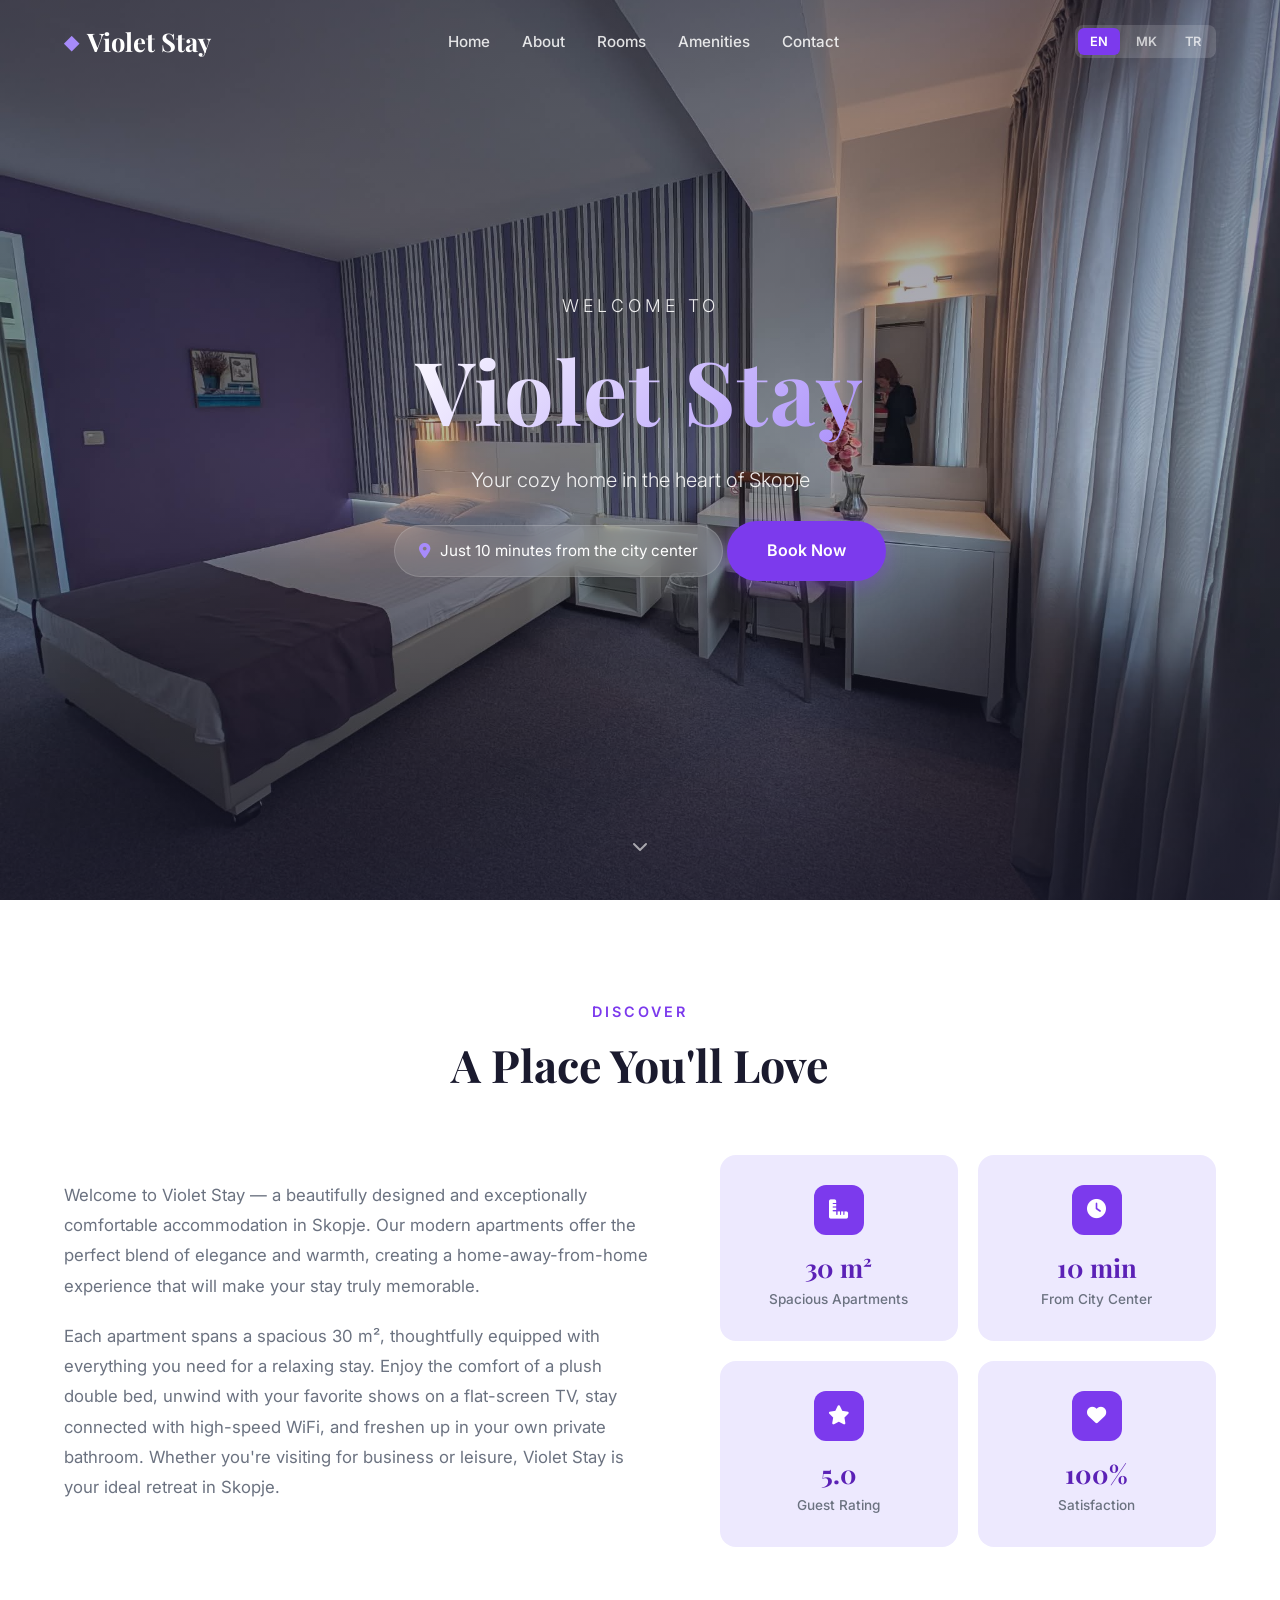
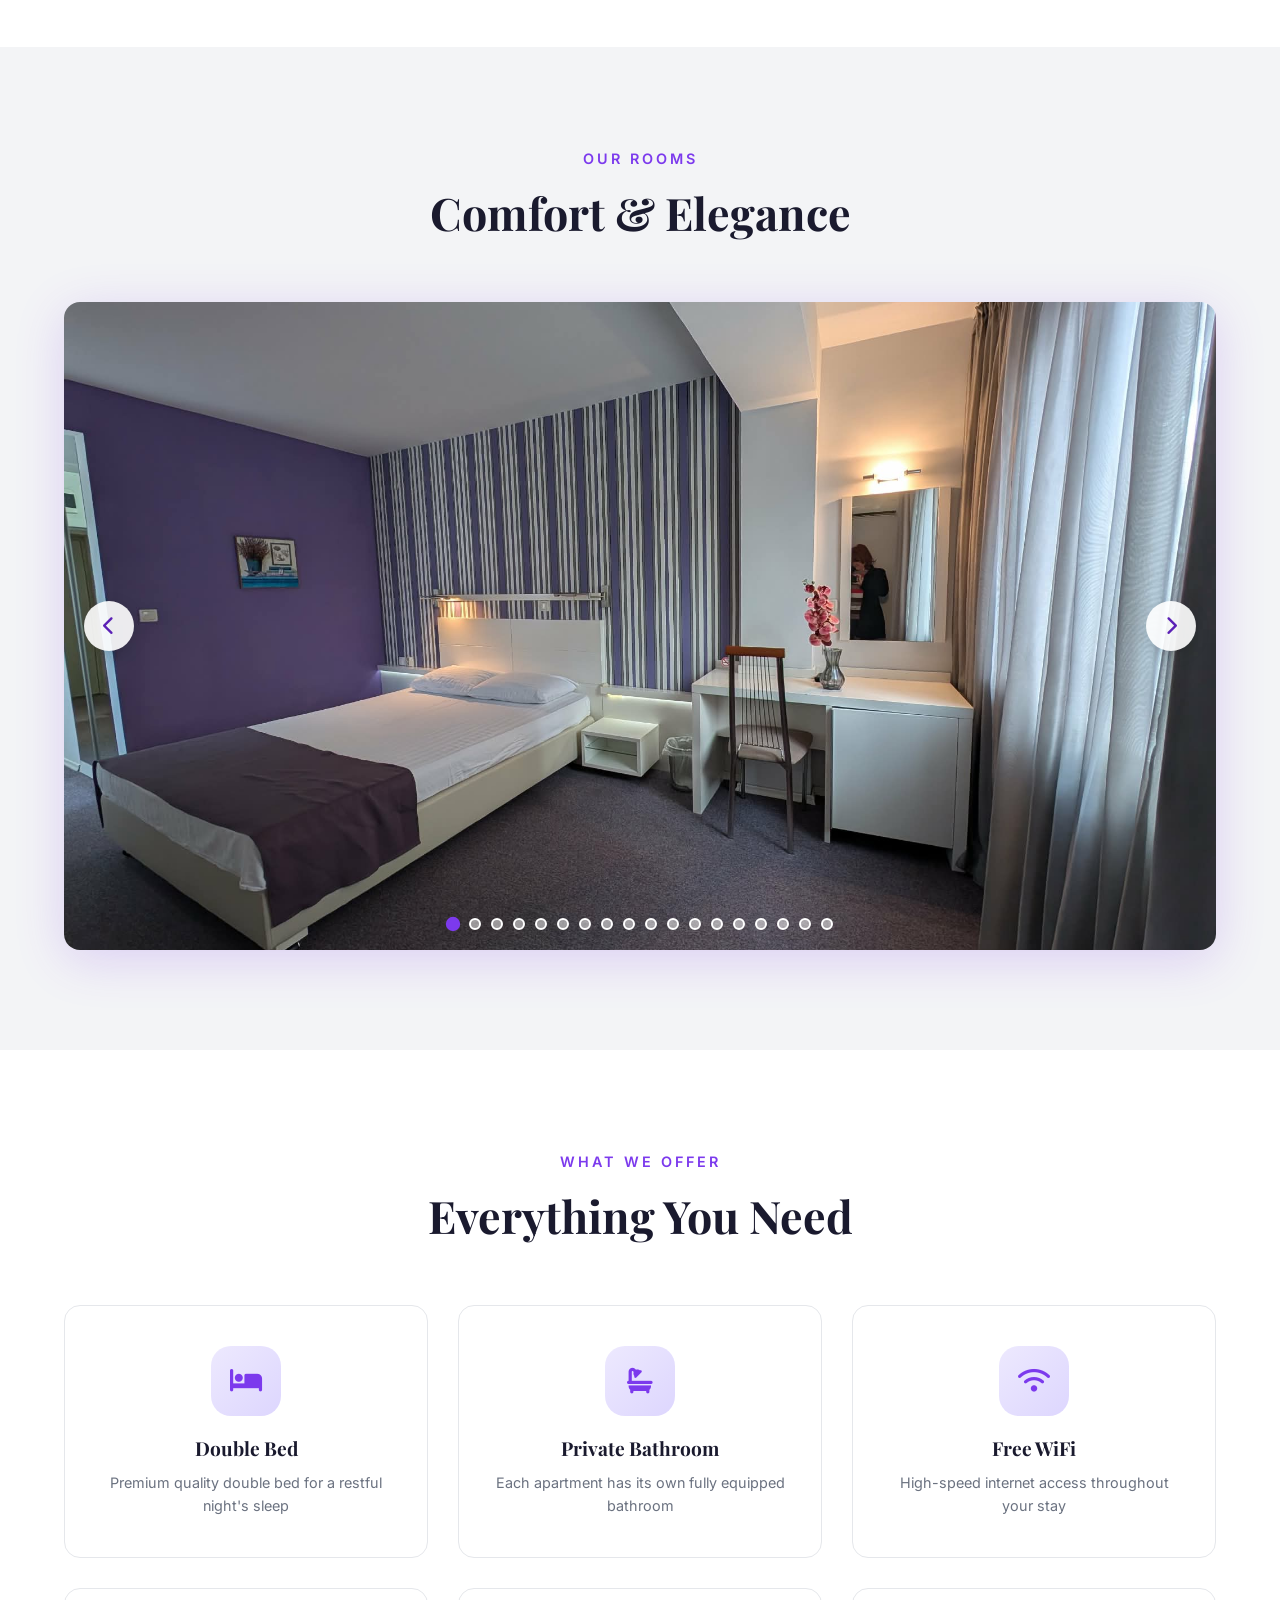
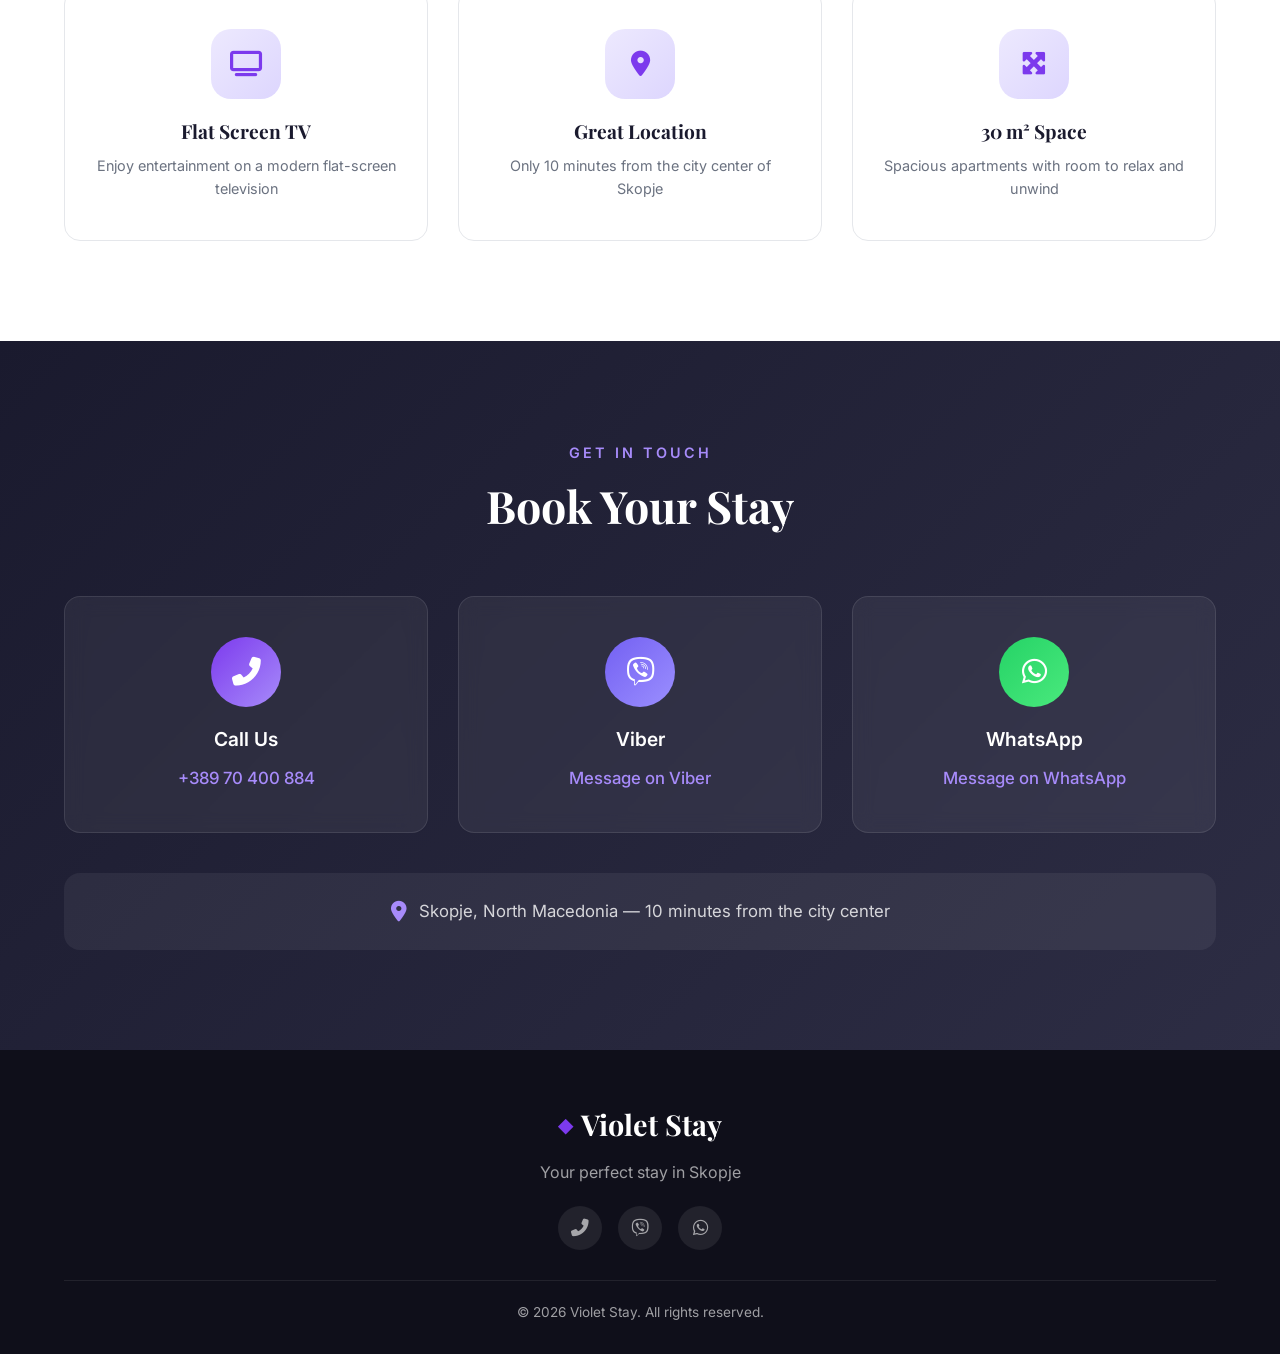
==== index.html @ 3ba4e523 "Initial commit - Violet Stay apartment rental website Multilingual (EN/MK/TR) single-page website wi" ====
<!DOCTYPE html>
<html lang="en">
<head>
    <meta charset="UTF-8">
    <meta name="viewport" content="width=device-width, initial-scale=1.0">
    <title>Violet Stay - Apartments in Skopje</title>
    <link rel="preconnect" href="https://fonts.googleapis.com">
    <link href="https://fonts.googleapis.com/css2?family=Playfair+Display:wght@400;600;700&family=Inter:wght@300;400;500;600&display=swap" rel="stylesheet">
    <link rel="stylesheet" href="https://cdnjs.cloudflare.com/ajax/libs/font-awesome/6.5.0/css/all.min.css">
    <link rel="stylesheet" href="style.css">
</head>
<body>

<!-- Navigation -->
<nav class="navbar" id="navbar">
    <div class="nav-container">
        <a href="#" class="logo">
            <span class="logo-icon">&#9670;</span> Violet Stay
        </a>
        <div class="nav-links" id="navLinks">
            <a href="#home" data-en="Home" data-mk="Дома" data-tr="Ana Sayfa">Home</a>
            <a href="#about" data-en="About" data-mk="За нас" data-tr="Hakkımızda">About</a>
            <a href="#rooms" data-en="Rooms" data-mk="Соби" data-tr="Odalar">Rooms</a>
            <a href="#amenities" data-en="Amenities" data-mk="Погодности" data-tr="Olanaklar">Amenities</a>
            <a href="#contact" data-en="Contact" data-mk="Контакт" data-tr="İletişim">Contact</a>
        </div>
        <div class="nav-right">
            <div class="lang-switcher">
                <button class="lang-btn active" data-lang="en">EN</button>
                <button class="lang-btn" data-lang="mk">MK</button>
                <button class="lang-btn" data-lang="tr">TR</button>
            </div>
            <button class="mobile-toggle" id="mobileToggle">
                <span></span><span></span><span></span>
            </button>
        </div>
    </div>
</nav>

<!-- Hero Section -->
<section class="hero" id="home">
    <div class="hero-slider">
        <div class="hero-slide active" style="background-image: url('images/soba16.jpg')"></div>
        <div class="hero-slide" style="background-image: url('images/soba16_1.jpg')"></div>
        <div class="hero-slide" style="background-image: url('images/832199711.jpg')"></div>
        <div class="hero-slide" style="background-image: url('images/822420117.jpg')"></div>
        <div class="hero-slide" style="background-image: url('images/815843233.jpg')"></div>
    </div>
    <div class="hero-overlay"></div>
    <div class="hero-content">
        <p class="hero-subtitle"
           data-en="Welcome to"
           data-mk="Добредојдовте во"
           data-tr="Hoş geldiniz">Welcome to</p>
        <h1 class="hero-title">Violet Stay</h1>
        <p class="hero-tagline"
           data-en="Your cozy home in the heart of Skopje"
           data-mk="Вашиот удобен дом во срцето на Скопје"
           data-tr="Üsküp'ün kalbinde rahat eviniz">Your cozy home in the heart of Skopje</p>
        <div class="hero-badge">
            <i class="fas fa-map-marker-alt"></i>
            <span data-en="Just 10 minutes from the city center"
                  data-mk="Само 10 минути од центарот на градот"
                  data-tr="Şehir merkezine sadece 10 dakika">Just 10 minutes from the city center</span>
        </div>
        <a href="#contact" class="btn btn-primary"
           data-en="Book Now"
           data-mk="Резервирај"
           data-tr="Şimdi Rezerve Et">Book Now</a>
    </div>
    <div class="scroll-indicator">
        <i class="fas fa-chevron-down"></i>
    </div>
</section>

<!-- About Section -->
<section class="section about" id="about">
    <div class="container">
        <div class="section-header">
            <p class="section-subtitle"
               data-en="Discover"
               data-mk="Откријте"
               data-tr="Keşfedin">Discover</p>
            <h2 class="section-title"
                data-en="A Place You'll Love"
                data-mk="Место кое ќе го засакате"
                data-tr="Seveceğiniz Bir Yer">A Place You'll Love</h2>
        </div>
        <div class="about-grid">
            <div class="about-text">
                <p data-en="Welcome to Violet Stay — a beautifully designed and exceptionally comfortable accommodation in Skopje. Our modern apartments offer the perfect blend of elegance and warmth, creating a home-away-from-home experience that will make your stay truly memorable."
                   data-mk="Добредојдовте во Violet Stay — прекрасно дизајниран и исклучително удобен сместувачки објект во Скопје. Нашите модерни апартмани нудат совршен спој на елеганција и топлина, создавајќи чувство на дом далеку од дома, кое ќе го направи вашиот престој навистина незаборавен."
                   data-tr="Violet Stay'e hoş geldiniz — Üsküp'te güzelce tasarlanmış ve son derece konforlu bir konaklama yeri. Modern dairelerimiz, zarafet ve sıcaklığın mükemmel bir karışımını sunarak, konaklamanızı gerçekten unutulmaz kılacak bir ev-uzaktan-ev deneyimi yaratır.">
                    Welcome to Violet Stay — a beautifully designed and exceptionally comfortable accommodation in Skopje. Our modern apartments offer the perfect blend of elegance and warmth, creating a home-away-from-home experience that will make your stay truly memorable.
                </p>
                <p data-en="Each apartment spans a spacious 30 m², thoughtfully equipped with everything you need for a relaxing stay. Enjoy the comfort of a plush double bed, unwind with your favorite shows on a flat-screen TV, stay connected with high-speed WiFi, and freshen up in your own private bathroom. Whether you're visiting for business or leisure, Violet Stay is your ideal retreat in Skopje."
                   data-mk="Секој апартман зафаќа простран простор од 30 m², внимателно опремен со сè што ви е потребно за релаксирачки престој. Уживајте во удобноста на луксузен брачен кревет, опуштете се со вашите омилени серии на рамен ТВ екран, останете поврзани со брз WiFi и освежете се во вашата приватна бања. Без разлика дали патувате деловно или за одмор, Violet Stay е вашето идеално засолниште во Скопје."
                   data-tr="Her daire, rahat bir konaklama için ihtiyacınız olan her şeyle özenle donatılmış 30 m²'lik geniş bir alana sahiptir. Rahat bir çift kişilik yatağın konforunu yaşayın, düz ekran TV'de favori programlarınızı izleyin, yüksek hızlı WiFi ile bağlantıda kalın ve kendi özel banyonuzda tazelenin. İster iş ister tatil için ziyaret edin, Violet Stay Üsküp'teki ideal sığınağınızdır.">
                    Each apartment spans a spacious 30 m², thoughtfully equipped with everything you need for a relaxing stay. Enjoy the comfort of a plush double bed, unwind with your favorite shows on a flat-screen TV, stay connected with high-speed WiFi, and freshen up in your own private bathroom. Whether you're visiting for business or leisure, Violet Stay is your ideal retreat in Skopje.
                </p>
            </div>
            <div class="about-stats">
                <div class="stat-card">
                    <div class="stat-icon"><i class="fas fa-ruler-combined"></i></div>
                    <h3>30 m²</h3>
                    <p data-en="Spacious Apartments" data-mk="Простrani апартмани" data-tr="Geniş Daireler">Spacious Apartments</p>
                </div>
                <div class="stat-card">
                    <div class="stat-icon"><i class="fas fa-clock"></i></div>
                    <h3>10 min</h3>
                    <p data-en="From City Center" data-mk="Од центарот" data-tr="Şehir Merkezinden">From City Center</p>
                </div>
                <div class="stat-card">
                    <div class="stat-icon"><i class="fas fa-star"></i></div>
                    <h3>5.0</h3>
                    <p data-en="Guest Rating" data-mk="Оцена на гости" data-tr="Misafir Puanı">Guest Rating</p>
                </div>
                <div class="stat-card">
                    <div class="stat-icon"><i class="fas fa-heart"></i></div>
                    <h3>100%</h3>
                    <p data-en="Satisfaction" data-mk="Задоволство" data-tr="Memnuniyet">Satisfaction</p>
                </div>
            </div>
        </div>
    </div>
</section>

<!-- Rooms Gallery Section -->
<section class="section rooms" id="rooms">
    <div class="container">
        <div class="section-header">
            <p class="section-subtitle"
               data-en="Our Rooms"
               data-mk="Наши соби"
               data-tr="Odalarımız">Our Rooms</p>
            <h2 class="section-title"
                data-en="Comfort & Elegance"
                data-mk="Удобност и елеганција"
                data-tr="Konfor ve Zarafet">Comfort & Elegance</h2>
        </div>
        <div class="gallery-carousel">
            <div class="gallery-track" id="galleryTrack">
                <div class="gallery-slide">
                    <img src="images/soba16.jpg" alt="Violet Stay Apartment">
                </div>
                <div class="gallery-slide">
                    <img src="images/soba16_1.jpg" alt="Violet Stay Apartment">
                </div>
                <div class="gallery-slide">
                    <img src="images/soba16_2.jpg" alt="Violet Stay Apartment">
                </div>
                <div class="gallery-slide">
                    <img src="images/soba16_3.jpg" alt="Violet Stay Apartment">
                </div>
                <div class="gallery-slide">
                    <img src="images/soba16_4jpg.jpg" alt="Violet Stay Apartment">
                </div>
                <div class="gallery-slide">
                    <img src="images/soba16_5.jpg" alt="Violet Stay Apartment">
                </div>
                <div class="gallery-slide">
                    <img src="images/815843233.jpg" alt="Violet Stay Apartment">
                </div>
                <div class="gallery-slide">
                    <img src="images/815898443.jpg" alt="Violet Stay Apartment">
                </div>
                <div class="gallery-slide">
                    <img src="images/815898741.jpg" alt="Violet Stay Apartment">
                </div>
                <div class="gallery-slide">
                    <img src="images/821401600.jpg" alt="Violet Stay Apartment">
                </div>
                <div class="gallery-slide">
                    <img src="images/822420117.jpg" alt="Violet Stay Apartment">
                </div>
                <div class="gallery-slide">
                    <img src="images/822420138.jpg" alt="Violet Stay Apartment">
                </div>
                <div class="gallery-slide">
                    <img src="images/822420167.jpg" alt="Violet Stay Apartment">
                </div>
                <div class="gallery-slide">
                    <img src="images/822420182.jpg" alt="Violet Stay Apartment">
                </div>
                <div class="gallery-slide">
                    <img src="images/832199711.jpg" alt="Violet Stay Apartment">
                </div>
                <div class="gallery-slide">
                    <img src="images/832199712.jpg" alt="Violet Stay Apartment">
                </div>
                <div class="gallery-slide">
                    <img src="images/832199722.jpg" alt="Violet Stay Apartment">
                </div>
                <div class="gallery-slide">
                    <img src="images/832199723.jpg" alt="Violet Stay Apartment">
                </div>
            </div>
            <button class="gallery-btn gallery-prev" id="galleryPrev">
                <i class="fas fa-chevron-left"></i>
            </button>
            <button class="gallery-btn gallery-next" id="galleryNext">
                <i class="fas fa-chevron-right"></i>
            </button>
            <div class="gallery-dots" id="galleryDots"></div>
        </div>
    </div>
</section>

<!-- Amenities Section -->
<section class="section amenities" id="amenities">
    <div class="container">
        <div class="section-header">
            <p class="section-subtitle"
               data-en="What We Offer"
               data-mk="Што нудиме"
               data-tr="Neler Sunuyoruz">What We Offer</p>
            <h2 class="section-title"
                data-en="Everything You Need"
                data-mk="Сè што ви треба"
                data-tr="İhtiyacınız Olan Her Şey">Everything You Need</h2>
        </div>
        <div class="amenities-grid">
            <div class="amenity-card">
                <div class="amenity-icon"><i class="fas fa-bed"></i></div>
                <h3 data-en="Double Bed" data-mk="Брачен кревет" data-tr="Çift Kişilik Yatak">Double Bed</h3>
                <p data-en="Premium quality double bed for a restful night's sleep"
                   data-mk="Квалитетен брачен кревет за мирен ноќен одмор"
                   data-tr="Huzurlu bir gece uykusu için kaliteli çift kişilik yatak">Premium quality double bed for a restful night's sleep</p>
            </div>
            <div class="amenity-card">
                <div class="amenity-icon"><i class="fas fa-bath"></i></div>
                <h3 data-en="Private Bathroom" data-mk="Приватна бања" data-tr="Özel Banyo">Private Bathroom</h3>
                <p data-en="Each apartment has its own fully equipped bathroom"
                   data-mk="Секој апартман има своја целосно опремена бања"
                   data-tr="Her dairenin kendi tam donanımlı banyosu vardır">Each apartment has its own fully equipped bathroom</p>
            </div>
            <div class="amenity-card">
                <div class="amenity-icon"><i class="fas fa-wifi"></i></div>
                <h3 data-en="Free WiFi" data-mk="Бесплатен WiFi" data-tr="Ücretsiz WiFi">Free WiFi</h3>
                <p data-en="High-speed internet access throughout your stay"
                   data-mk="Брз интернет пристап за време на вашиот престој"
                   data-tr="Konaklamanız boyunca yüksek hızlı internet erişimi">High-speed internet access throughout your stay</p>
            </div>
            <div class="amenity-card">
                <div class="amenity-icon"><i class="fas fa-tv"></i></div>
                <h3 data-en="Flat Screen TV" data-mk="Рамен ТВ екран" data-tr="Düz Ekran TV">Flat Screen TV</h3>
                <p data-en="Enjoy entertainment on a modern flat-screen television"
                   data-mk="Уживајте во забава на модерен рамен ТВ екран"
                   data-tr="Modern düz ekran televizyonda eğlencenin keyfini çıkarın">Enjoy entertainment on a modern flat-screen television</p>
            </div>
            <div class="amenity-card">
                <div class="amenity-icon"><i class="fas fa-map-marker-alt"></i></div>
                <h3 data-en="Great Location" data-mk="Одлична локација" data-tr="Harika Konum">Great Location</h3>
                <p data-en="Only 10 minutes from the city center of Skopje"
                   data-mk="Само 10 минути од центарот на Скопје"
                   data-tr="Üsküp şehir merkezine sadece 10 dakika">Only 10 minutes from the city center of Skopje</p>
            </div>
            <div class="amenity-card">
                <div class="amenity-icon"><i class="fas fa-expand-arrows-alt"></i></div>
                <h3 data-en="30 m² Space" data-mk="30 m² простор" data-tr="30 m² Alan">30 m² Space</h3>
                <p data-en="Spacious apartments with room to relax and unwind"
                   data-mk="Простран апартман со доволно место за релаксација"
                   data-tr="Rahatlamak için geniş daireler">Spacious apartments with room to relax and unwind</p>
            </div>
        </div>
    </div>
</section>

<!-- Contact Section -->
<section class="section contact" id="contact">
    <div class="container">
        <div class="section-header">
            <p class="section-subtitle"
               data-en="Get in Touch"
               data-mk="Контактирајте нè"
               data-tr="İletişime Geçin">Get in Touch</p>
            <h2 class="section-title"
                data-en="Book Your Stay"
                data-mk="Резервирајте го вашиот престој"
                data-tr="Konaklamanızı Rezerve Edin">Book Your Stay</h2>
        </div>
        <div class="contact-grid">
            <div class="contact-card">
                <div class="contact-icon phone-icon">
                    <i class="fas fa-phone-alt"></i>
                </div>
                <h3 data-en="Call Us" data-mk="Јавете се" data-tr="Bizi Arayın">Call Us</h3>
                <a href="tel:+38970400884" class="contact-link">+389 70 400 884</a>
            </div>
            <div class="contact-card">
                <div class="contact-icon viber-icon">
                    <i class="fab fa-viber"></i>
                </div>
                <h3 data-en="Viber" data-mk="Вибер" data-tr="Viber">Viber</h3>
                <a href="viber://chat?number=%2B38970400884" class="contact-link"
                   data-en="Message on Viber"
                   data-mk="Порака на Вибер"
                   data-tr="Viber'dan Mesaj">Message on Viber</a>
            </div>
            <div class="contact-card">
                <div class="contact-icon whatsapp-icon">
                    <i class="fab fa-whatsapp"></i>
                </div>
                <h3 data-en="WhatsApp" data-mk="WhatsApp" data-tr="WhatsApp">WhatsApp</h3>
                <a href="https://wa.me/38970400884" target="_blank" class="contact-link"
                   data-en="Message on WhatsApp"
                   data-mk="Порака на WhatsApp"
                   data-tr="WhatsApp'tan Mesaj">Message on WhatsApp</a>
            </div>
        </div>
        <div class="contact-location">
            <i class="fas fa-map-marker-alt"></i>
            <span data-en="Skopje, North Macedonia — 10 minutes from the city center"
                  data-mk="Скопје, Северна Македонија — 10 минути од центарот на градот"
                  data-tr="Üsküp, Kuzey Makedonya — Şehir merkezine 10 dakika">Skopje, North Macedonia — 10 minutes from the city center</span>
        </div>
    </div>
</section>

<!-- Footer -->
<footer class="footer">
    <div class="container">
        <div class="footer-content">
            <div class="footer-logo">
                <span class="logo-icon">&#9670;</span> Violet Stay
            </div>
            <p data-en="Your perfect stay in Skopje"
               data-mk="Вашиот совршен престој во Скопје"
               data-tr="Üsküp'teki mükemmel konaklamanız">Your perfect stay in Skopje</p>
            <div class="footer-social">
                <a href="tel:+38970400884"><i class="fas fa-phone-alt"></i></a>
                <a href="viber://chat?number=%2B38970400884"><i class="fab fa-viber"></i></a>
                <a href="https://wa.me/38970400884" target="_blank"><i class="fab fa-whatsapp"></i></a>
            </div>
        </div>
        <div class="footer-bottom">
            <p>&copy; 2026 Violet Stay. <span data-en="All rights reserved." data-mk="Сите права задржани." data-tr="Tüm hakları saklıdır.">All rights reserved.</span></p>
        </div>
    </div>
</footer>

<script src="script.js"></script>
</body>
</html>
---- style.css ----
/* ===== Reset & Base ===== */
*, *::before, *::after {
    margin: 0;
    padding: 0;
    box-sizing: border-box;
}

:root {
    --violet: #7C3AED;
    --violet-dark: #5B21B6;
    --violet-light: #A78BFA;
    --violet-pale: #EDE9FE;
    --gold: #D4A853;
    --dark: #1A1A2E;
    --dark-light: #2D2D44;
    --gray: #6B7280;
    --gray-light: #F3F4F6;
    --white: #FFFFFF;
    --shadow: 0 4px 30px rgba(124, 58, 237, 0.12);
    --shadow-lg: 0 10px 50px rgba(124, 58, 237, 0.2);
    --radius: 16px;
    --transition: all 0.3s ease;
}

html {
    scroll-behavior: smooth;
}

body {
    font-family: 'Inter', sans-serif;
    color: var(--dark);
    background: var(--white);
    overflow-x: hidden;
    line-height: 1.7;
}

h1, h2, h3, h4 {
    font-family: 'Playfair Display', serif;
    line-height: 1.3;
}

a {
    text-decoration: none;
    color: inherit;
    transition: var(--transition);
}

img {
    max-width: 100%;
    display: block;
}

.container {
    max-width: 1200px;
    margin: 0 auto;
    padding: 0 24px;
}

/* ===== Navbar ===== */
.navbar {
    position: fixed;
    top: 0;
    left: 0;
    right: 0;
    z-index: 1000;
    padding: 20px 0;
    transition: var(--transition);
    background: transparent;
}

.navbar.scrolled {
    background: rgba(255, 255, 255, 0.97);
    backdrop-filter: blur(20px);
    padding: 12px 0;
    box-shadow: 0 2px 30px rgba(0,0,0,0.08);
}

.nav-container {
    max-width: 1200px;
    margin: 0 auto;
    padding: 0 24px;
    display: flex;
    align-items: center;
    justify-content: space-between;
}

.logo {
    font-family: 'Playfair Display', serif;
    font-size: 1.6rem;
    font-weight: 700;
    color: var(--white);
    display: flex;
    align-items: center;
    gap: 8px;
    transition: var(--transition);
}

.navbar.scrolled .logo {
    color: var(--violet-dark);
}

.logo-icon {
    color: var(--violet-light);
    font-size: 1.2rem;
}

.navbar.scrolled .logo-icon {
    color: var(--violet);
}

.nav-links {
    display: flex;
    gap: 32px;
}

.nav-links a {
    color: rgba(255,255,255,0.85);
    font-size: 0.95rem;
    font-weight: 500;
    position: relative;
    padding: 4px 0;
}

.nav-links a::after {
    content: '';
    position: absolute;
    bottom: 0;
    left: 0;
    width: 0;
    height: 2px;
    background: var(--violet-light);
    transition: var(--transition);
}

.nav-links a:hover::after {
    width: 100%;
}

.navbar.scrolled .nav-links a {
    color: var(--dark);
}

.navbar.scrolled .nav-links a:hover {
    color: var(--violet);
}

.nav-right {
    display: flex;
    align-items: center;
    gap: 16px;
}

.lang-switcher {
    display: flex;
    gap: 4px;
    background: rgba(255,255,255,0.15);
    border-radius: 8px;
    padding: 3px;
}

.navbar.scrolled .lang-switcher {
    background: var(--violet-pale);
}

.lang-btn {
    border: none;
    background: transparent;
    color: rgba(255,255,255,0.7);
    font-size: 0.8rem;
    font-weight: 600;
    padding: 6px 12px;
    border-radius: 6px;
    cursor: pointer;
    transition: var(--transition);
    font-family: 'Inter', sans-serif;
}

.lang-btn.active {
    background: var(--violet);
    color: var(--white);
}

.navbar.scrolled .lang-btn {
    color: var(--gray);
}

.navbar.scrolled .lang-btn.active {
    background: var(--violet);
    color: var(--white);
}

.mobile-toggle {
    display: none;
    flex-direction: column;
    gap: 5px;
    background: none;
    border: none;
    cursor: pointer;
    padding: 4px;
}

.mobile-toggle span {
    width: 24px;
    height: 2px;
    background: var(--white);
    border-radius: 2px;
    transition: var(--transition);
}

.navbar.scrolled .mobile-toggle span {
    background: var(--dark);
}

/* ===== Hero ===== */
.hero {
    position: relative;
    height: 100vh;
    min-height: 700px;
    display: flex;
    align-items: center;
    justify-content: center;
    overflow: hidden;
}

.hero-slider {
    position: absolute;
    inset: 0;
    z-index: 0;
}

.hero-slide {
    position: absolute;
    inset: 0;
    background-size: cover;
    background-position: center;
    opacity: 0;
    transition: opacity 1.5s ease;
    background-color: var(--violet-dark);
}

.hero-slide.active {
    opacity: 1;
}

.hero-overlay {
    position: absolute;
    inset: 0;
    background: linear-gradient(
        to bottom,
        rgba(26, 26, 46, 0.5) 0%,
        rgba(26, 26, 46, 0.3) 50%,
        rgba(26, 26, 46, 0.7) 100%
    );
    z-index: 1;
}

.hero-content {
    position: relative;
    z-index: 2;
    text-align: center;
    color: var(--white);
    padding: 0 24px;
}

.hero-subtitle {
    font-size: 1.1rem;
    font-weight: 300;
    letter-spacing: 4px;
    text-transform: uppercase;
    margin-bottom: 12px;
    opacity: 0.9;
}

.hero-title {
    font-size: clamp(3rem, 8vw, 5.5rem);
    font-weight: 700;
    margin-bottom: 16px;
    letter-spacing: 2px;
    background: linear-gradient(135deg, #FFFFFF 0%, #A78BFA 100%);
    -webkit-background-clip: text;
    -webkit-text-fill-color: transparent;
    background-clip: text;
}

.hero-tagline {
    font-size: 1.25rem;
    font-weight: 300;
    opacity: 0.9;
    margin-bottom: 24px;
    max-width: 500px;
    margin-left: auto;
    margin-right: auto;
}

.hero-badge {
    display: inline-flex;
    align-items: center;
    gap: 10px;
    background: rgba(255,255,255,0.12);
    backdrop-filter: blur(10px);
    padding: 12px 24px;
    border-radius: 50px;
    font-size: 0.95rem;
    margin-bottom: 32px;
    border: 1px solid rgba(255,255,255,0.15);
}

.hero-badge i {
    color: var(--violet-light);
}

.btn {
    display: inline-block;
    padding: 16px 40px;
    border-radius: 50px;
    font-family: 'Inter', sans-serif;
    font-weight: 600;
    font-size: 1rem;
    cursor: pointer;
    transition: var(--transition);
    border: none;
}

.btn-primary {
    background: var(--violet);
    color: var(--white);
    box-shadow: 0 4px 20px rgba(124, 58, 237, 0.4);
}

.btn-primary:hover {
    background: var(--violet-dark);
    transform: translateY(-2px);
    box-shadow: 0 8px 30px rgba(124, 58, 237, 0.5);
}

.scroll-indicator {
    position: absolute;
    bottom: 40px;
    left: 50%;
    transform: translateX(-50%);
    z-index: 2;
    color: var(--white);
    opacity: 0.6;
    animation: bounce 2s infinite;
}

@keyframes bounce {
    0%, 100% { transform: translateX(-50%) translateY(0); }
    50% { transform: translateX(-50%) translateY(10px); }
}

/* ===== Sections ===== */
.section {
    padding: 100px 0;
}

.section-header {
    text-align: center;
    margin-bottom: 60px;
}

.section-subtitle {
    font-size: 0.9rem;
    font-weight: 600;
    color: var(--violet);
    text-transform: uppercase;
    letter-spacing: 3px;
    margin-bottom: 12px;
}

.section-title {
    font-size: clamp(2rem, 4vw, 2.8rem);
    color: var(--dark);
}

/* ===== About ===== */
.about {
    background: var(--white);
}

.about-grid {
    display: grid;
    grid-template-columns: 1.2fr 1fr;
    gap: 60px;
    align-items: center;
}

.about-text p {
    color: var(--gray);
    font-size: 1.05rem;
    margin-bottom: 20px;
    line-height: 1.8;
}

.about-stats {
    display: grid;
    grid-template-columns: 1fr 1fr;
    gap: 20px;
}

.stat-card {
    background: var(--violet-pale);
    padding: 30px 24px;
    border-radius: var(--radius);
    text-align: center;
    transition: var(--transition);
}

.stat-card:hover {
    transform: translateY(-4px);
    box-shadow: var(--shadow);
}

.stat-icon {
    width: 50px;
    height: 50px;
    background: var(--violet);
    border-radius: 12px;
    display: flex;
    align-items: center;
    justify-content: center;
    margin: 0 auto 16px;
    color: var(--white);
    font-size: 1.2rem;
}

.stat-card h3 {
    font-size: 1.6rem;
    color: var(--violet-dark);
    margin-bottom: 4px;
}

.stat-card p {
    font-size: 0.85rem;
    color: var(--gray);
    font-weight: 500;
}

/* ===== Rooms Gallery ===== */
.rooms {
    background: var(--gray-light);
}

.gallery-carousel {
    position: relative;
    overflow: hidden;
    border-radius: var(--radius);
    box-shadow: var(--shadow-lg);
}

.gallery-track {
    display: flex;
    transition: transform 0.5s ease;
}

.gallery-slide {
    min-width: 100%;
    aspect-ratio: 16/9;
    overflow: hidden;
    background: var(--violet-pale);
    display: flex;
    align-items: center;
    justify-content: center;
}

.gallery-slide img {
    width: 100%;
    height: 100%;
    object-fit: cover;
}

.gallery-btn {
    position: absolute;
    top: 50%;
    transform: translateY(-50%);
    width: 50px;
    height: 50px;
    border-radius: 50%;
    border: none;
    background: rgba(255,255,255,0.9);
    color: var(--violet-dark);
    font-size: 1.2rem;
    cursor: pointer;
    transition: var(--transition);
    display: flex;
    align-items: center;
    justify-content: center;
    box-shadow: 0 4px 15px rgba(0,0,0,0.15);
    z-index: 2;
}

.gallery-btn:hover {
    background: var(--violet);
    color: var(--white);
}

.gallery-prev { left: 20px; }
.gallery-next { right: 20px; }

.gallery-dots {
    position: absolute;
    bottom: 20px;
    left: 50%;
    transform: translateX(-50%);
    display: flex;
    gap: 10px;
    z-index: 2;
}

.gallery-dot {
    width: 12px;
    height: 12px;
    border-radius: 50%;
    background: rgba(255,255,255,0.5);
    border: 2px solid var(--white);
    cursor: pointer;
    transition: var(--transition);
}

.gallery-dot.active {
    background: var(--violet);
    border-color: var(--violet);
    transform: scale(1.2);
}

/* ===== Amenities ===== */
.amenities {
    background: var(--white);
}

.amenities-grid {
    display: grid;
    grid-template-columns: repeat(3, 1fr);
    gap: 30px;
}

.amenity-card {
    background: var(--white);
    border: 1px solid #E5E7EB;
    padding: 40px 30px;
    border-radius: var(--radius);
    text-align: center;
    transition: var(--transition);
}

.amenity-card:hover {
    border-color: var(--violet-light);
    transform: translateY(-6px);
    box-shadow: var(--shadow);
}

.amenity-icon {
    width: 70px;
    height: 70px;
    background: linear-gradient(135deg, var(--violet-pale), #DDD6FE);
    border-radius: 20px;
    display: flex;
    align-items: center;
    justify-content: center;
    margin: 0 auto 20px;
    font-size: 1.6rem;
    color: var(--violet);
    transition: var(--transition);
}

.amenity-card:hover .amenity-icon {
    background: var(--violet);
    color: var(--white);
}

.amenity-card h3 {
    font-size: 1.2rem;
    margin-bottom: 10px;
    color: var(--dark);
}

.amenity-card p {
    font-size: 0.9rem;
    color: var(--gray);
    line-height: 1.6;
}

/* ===== Contact ===== */
.contact {
    background: linear-gradient(135deg, var(--dark) 0%, var(--dark-light) 100%);
    color: var(--white);
}

.contact .section-subtitle {
    color: var(--violet-light);
}

.contact .section-title {
    color: var(--white);
}

.contact-grid {
    display: grid;
    grid-template-columns: repeat(3, 1fr);
    gap: 30px;
    margin-bottom: 40px;
}

.contact-card {
    background: rgba(255,255,255,0.06);
    backdrop-filter: blur(10px);
    border: 1px solid rgba(255,255,255,0.1);
    padding: 40px 30px;
    border-radius: var(--radius);
    text-align: center;
    transition: var(--transition);
}

.contact-card:hover {
    background: rgba(255,255,255,0.1);
    transform: translateY(-4px);
}

.contact-icon {
    width: 70px;
    height: 70px;
    border-radius: 50%;
    display: flex;
    align-items: center;
    justify-content: center;
    margin: 0 auto 20px;
    font-size: 1.8rem;
}

.phone-icon {
    background: linear-gradient(135deg, var(--violet), var(--violet-light));
    color: var(--white);
}

.viber-icon {
    background: linear-gradient(135deg, #7360f2, #9B8FFF);
    color: var(--white);
}

.whatsapp-icon {
    background: linear-gradient(135deg, #25D366, #4AE97D);
    color: var(--white);
}

.contact-card h3 {
    font-size: 1.2rem;
    margin-bottom: 12px;
    font-family: 'Inter', sans-serif;
    font-weight: 600;
}

.contact-link {
    color: var(--violet-light);
    font-size: 1.05rem;
    font-weight: 500;
}

.contact-link:hover {
    color: var(--white);
}

.contact-location {
    text-align: center;
    padding: 24px;
    background: rgba(255,255,255,0.06);
    border-radius: var(--radius);
    display: flex;
    align-items: center;
    justify-content: center;
    gap: 12px;
    font-size: 1.05rem;
    color: rgba(255,255,255,0.8);
}

.contact-location i {
    color: var(--violet-light);
    font-size: 1.3rem;
}

/* ===== Footer ===== */
.footer {
    background: #0F0F1A;
    color: rgba(255,255,255,0.6);
    padding: 50px 0 30px;
}

.footer-content {
    text-align: center;
    margin-bottom: 30px;
}

.footer-logo {
    font-family: 'Playfair Display', serif;
    font-size: 1.8rem;
    font-weight: 700;
    color: var(--white);
    margin-bottom: 10px;
    display: flex;
    align-items: center;
    justify-content: center;
    gap: 8px;
}

.footer-logo .logo-icon {
    color: var(--violet);
}

.footer-social {
    display: flex;
    justify-content: center;
    gap: 16px;
    margin-top: 20px;
}

.footer-social a {
    width: 44px;
    height: 44px;
    border-radius: 50%;
    background: rgba(255,255,255,0.08);
    display: flex;
    align-items: center;
    justify-content: center;
    color: rgba(255,255,255,0.6);
    font-size: 1.1rem;
    transition: var(--transition);
}

.footer-social a:hover {
    background: var(--violet);
    color: var(--white);
}

.footer-bottom {
    border-top: 1px solid rgba(255,255,255,0.08);
    padding-top: 20px;
    text-align: center;
    font-size: 0.85rem;
}

/* ===== Responsive ===== */
@media (max-width: 992px) {
    .about-grid {
        grid-template-columns: 1fr;
        gap: 40px;
    }
    .amenities-grid {
        grid-template-columns: repeat(2, 1fr);
    }
    .contact-grid {
        grid-template-columns: repeat(3, 1fr);
    }
}

@media (max-width: 768px) {
    .nav-links {
        position: fixed;
        top: 0;
        right: -100%;
        width: 280px;
        height: 100vh;
        background: var(--dark);
        flex-direction: column;
        padding: 80px 40px;
        gap: 24px;
        transition: right 0.4s ease;
        z-index: 999;
    }
    .nav-links.open {
        right: 0;
    }
    .nav-links a {
        color: rgba(255,255,255,0.85) !important;
        font-size: 1.1rem;
    }
    .mobile-toggle {
        display: flex;
        z-index: 1001;
    }
    .mobile-toggle.open span:nth-child(1) {
        transform: rotate(45deg) translate(5px, 5px);
    }
    .mobile-toggle.open span:nth-child(2) {
        opacity: 0;
    }
    .mobile-toggle.open span:nth-child(3) {
        transform: rotate(-45deg) translate(5px, -5px);
    }
    .amenities-grid {
        grid-template-columns: 1fr;
    }
    .contact-grid {
        grid-template-columns: 1fr;
    }
    .hero-title {
        font-size: 3rem;
    }
    .about-stats {
        grid-template-columns: 1fr 1fr;
    }
    .section {
        padding: 70px 0;
    }
}

@media (max-width: 480px) {
    .hero-badge {
        font-size: 0.85rem;
        padding: 10px 18px;
    }
    .gallery-btn {
        width: 40px;
        height: 40px;
        font-size: 1rem;
    }
    .gallery-prev { left: 10px; }
    .gallery-next { right: 10px; }
}
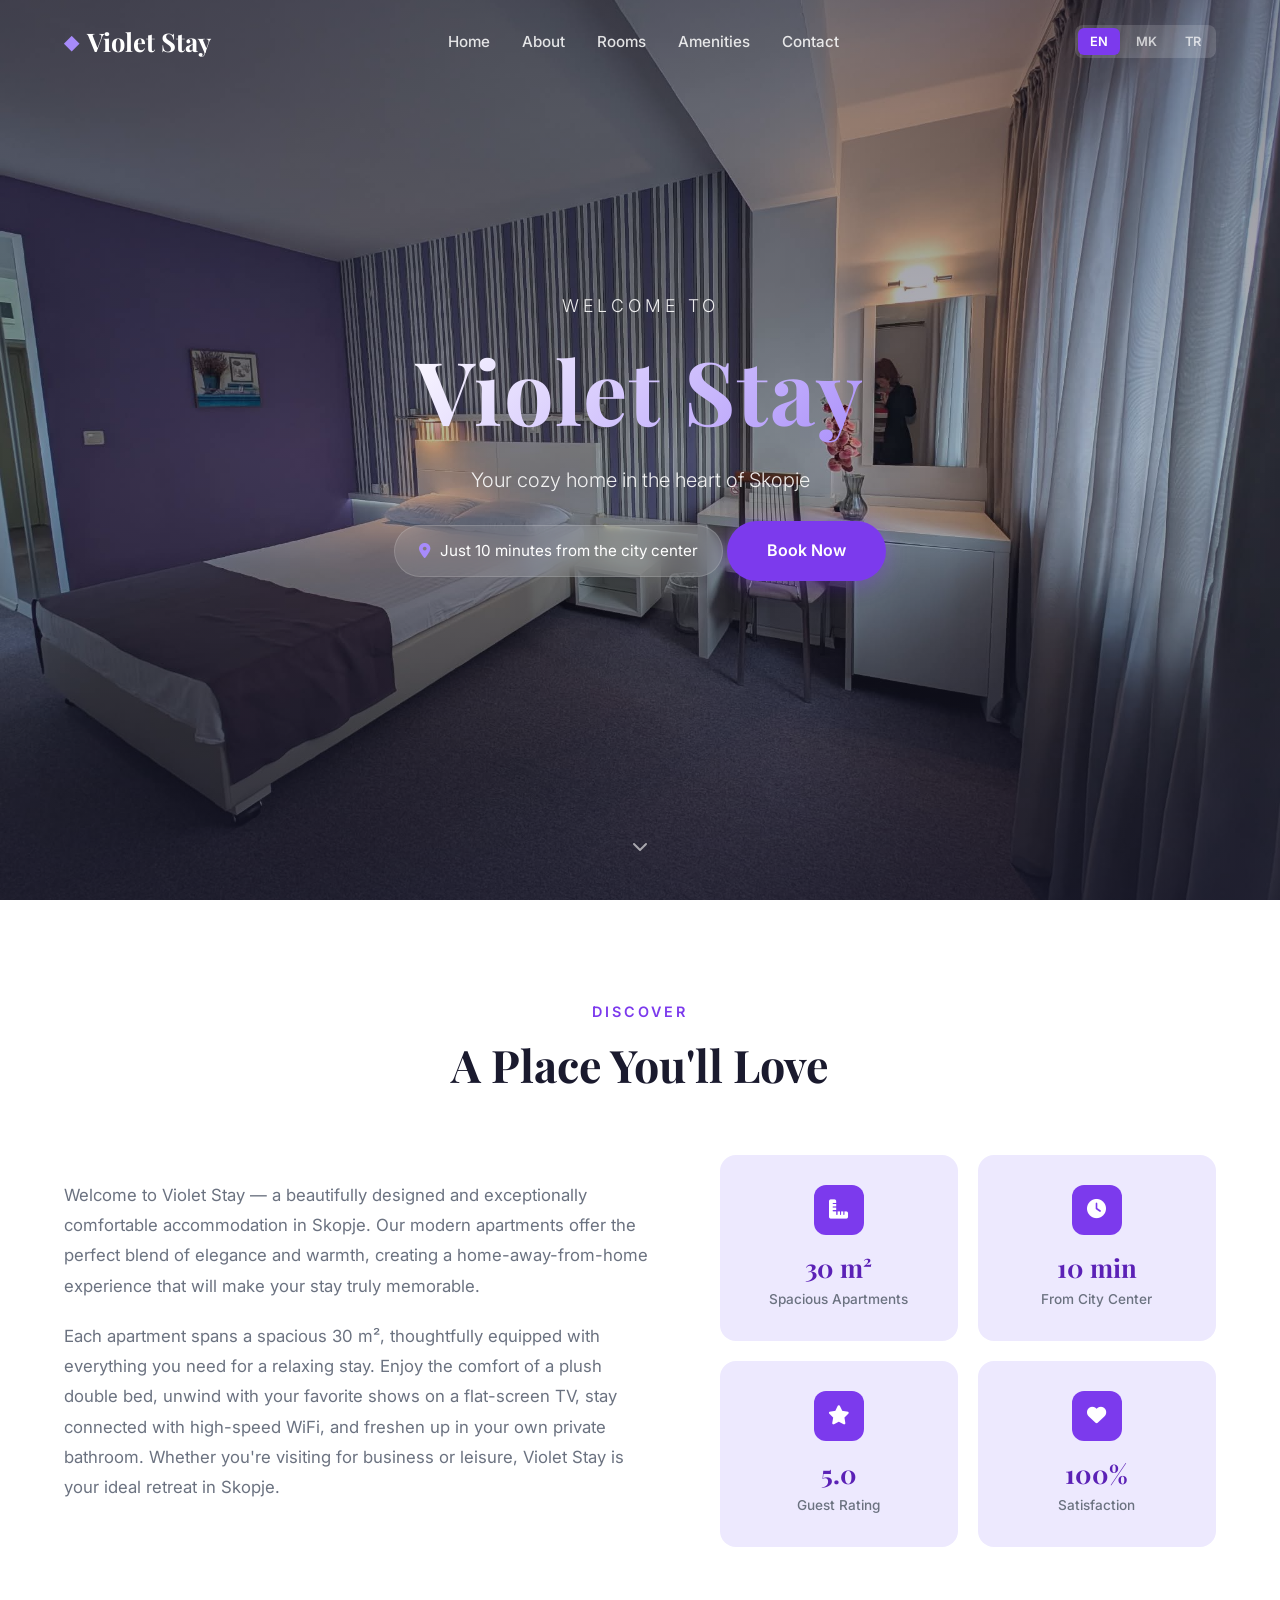
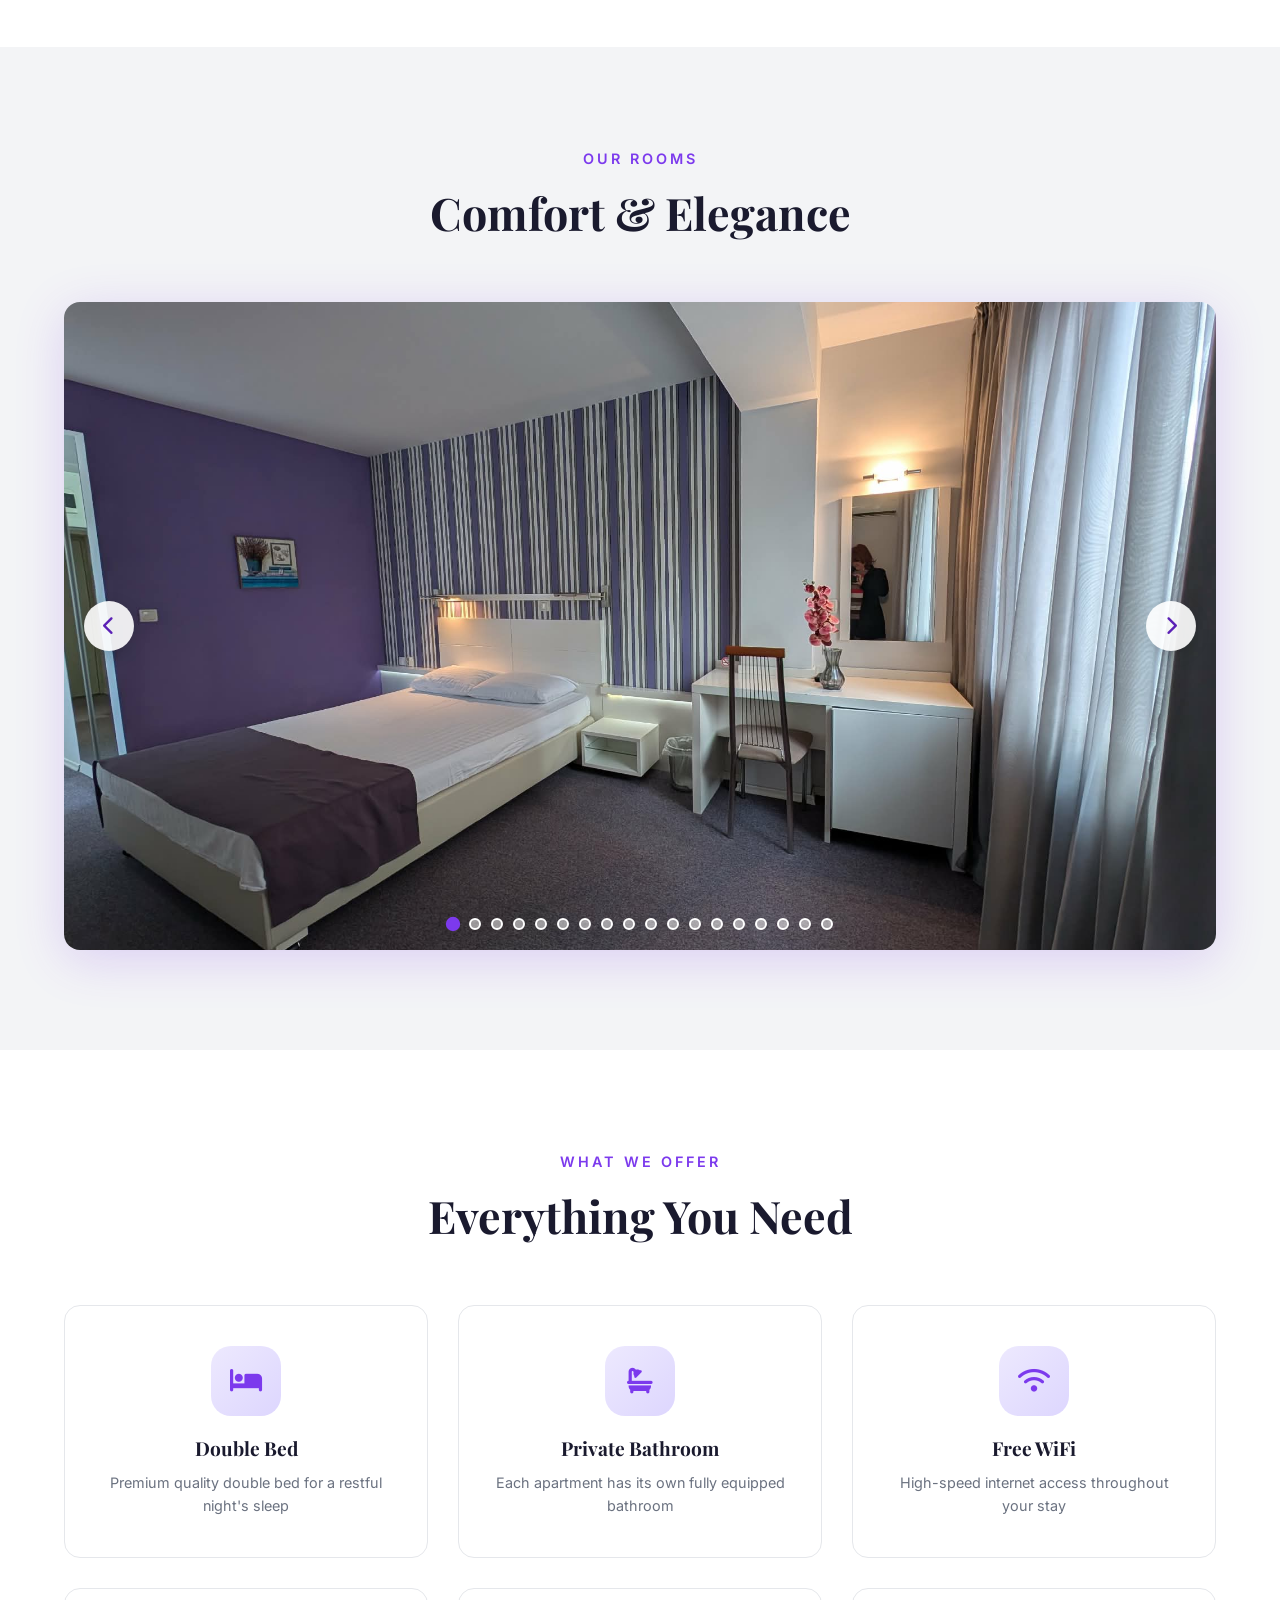
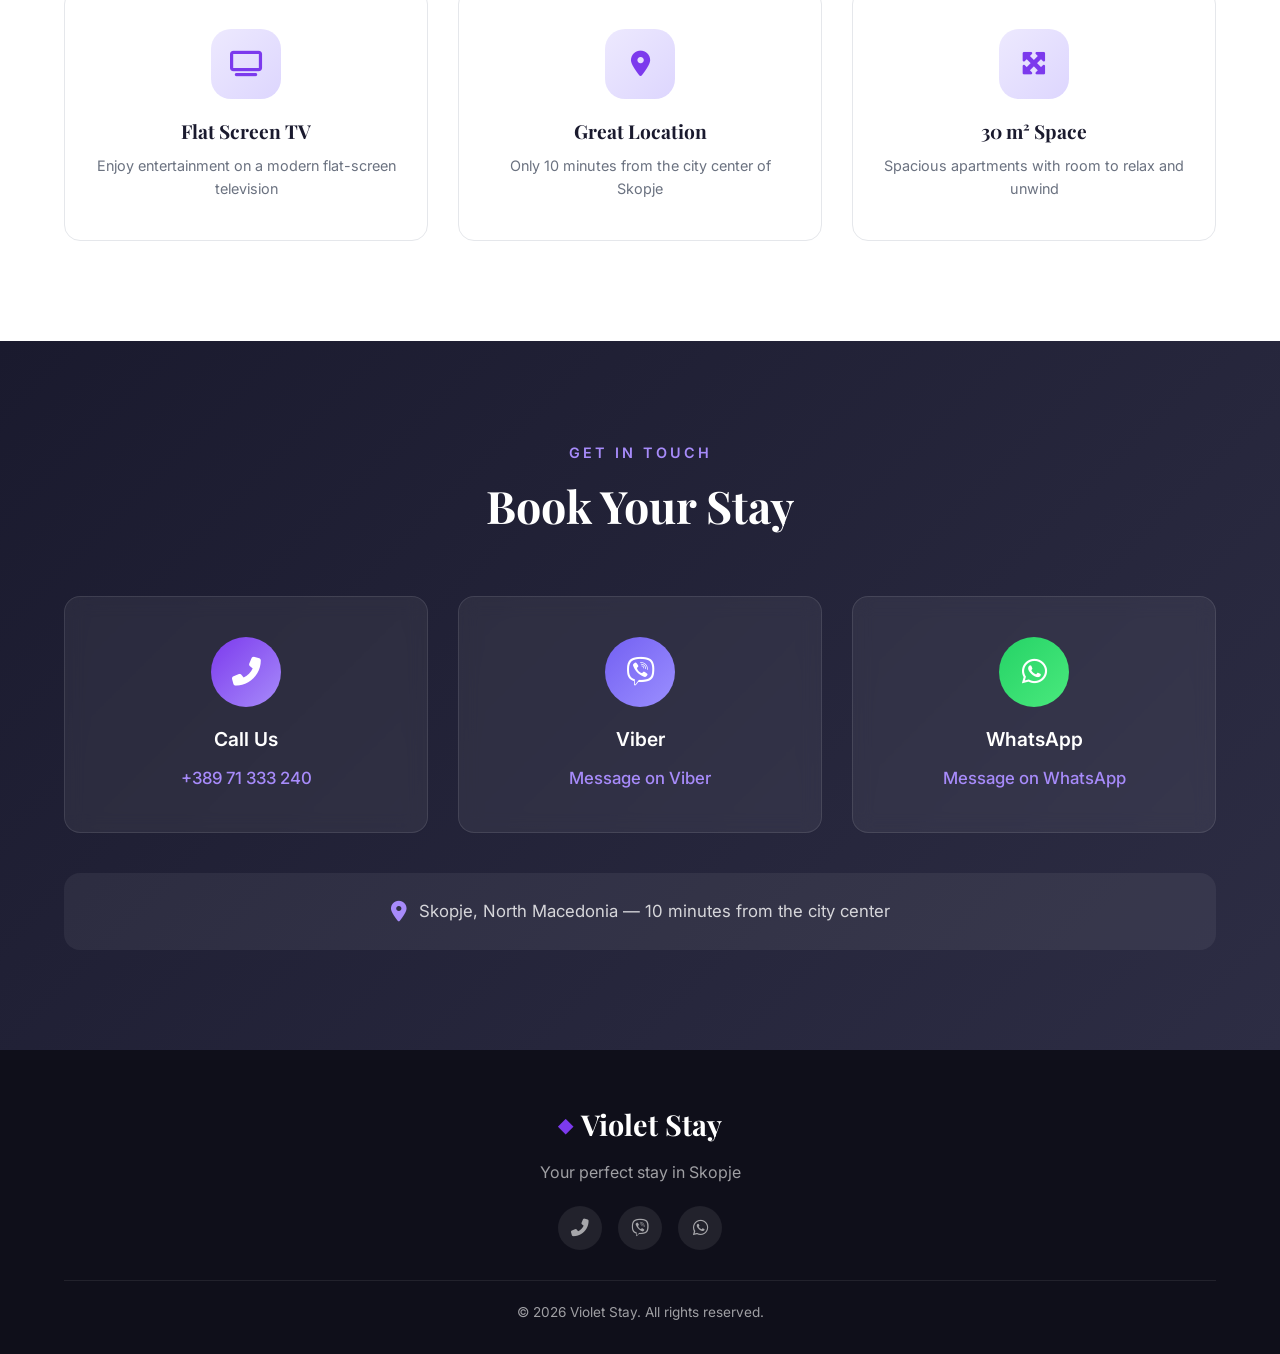
==== commit 4ab9e126: "tel broj tel broj" ====
--- a/index.html
+++ b/index.html
@@ -3,7 +3,57 @@
 <head>
     <meta charset="UTF-8">
     <meta name="viewport" content="width=device-width, initial-scale=1.0">
-    <title>Violet Stay - Apartments in Skopje</title>
+    <title>Violet Stay - Apartments in Skopje | Апартмани во Скопје | Üsküp Daireler</title>
+    <meta name="description" content="Violet Stay - Comfortable apartments in Skopje, 10 min from city center. 30m² with private bathroom, WiFi, TV. Book your stay in Skopje. Апартмани во Скопје, крatok престој. Üsküp'te konforlu daireler.">
+    <meta name="keywords" content="Violet Stay, Skopje, apartments, skopje apartments, stay in skopje, prestoj vo Skopje, kratok prestoj Skopje, апартмани Скопје, апартмани во Скопје, краток престој Скопје, Üsküp daireler, Üsküp konaklama, accommodation Skopje, short stay Skopje">
+    <meta name="author" content="Violet Stay">
+    <meta name="robots" content="index, follow">
+    <link rel="canonical" href="https://violetstay.com/">
+
+    <!-- Open Graph / Facebook -->
+    <meta property="og:type" content="website">
+    <meta property="og:title" content="Violet Stay - Apartments in Skopje">
+    <meta property="og:description" content="Comfortable apartments in Skopje, just 10 minutes from the city center. 30m² with private bathroom, WiFi, TV, double bed.">
+    <meta property="og:url" content="https://violetstay.com/">
+    <meta property="og:image" content="https://violetstay.com/images/soba16.jpg">
+    <meta property="og:locale" content="en_US">
+    <meta property="og:locale:alternate" content="mk_MK">
+    <meta property="og:locale:alternate" content="tr_TR">
+
+    <!-- Twitter -->
+    <meta name="twitter:card" content="summary_large_image">
+    <meta name="twitter:title" content="Violet Stay - Apartments in Skopje">
+    <meta name="twitter:description" content="Comfortable apartments in Skopje, just 10 minutes from the city center. 30m² with private bathroom, WiFi, TV.">
+    <meta name="twitter:image" content="https://violetstay.com/images/soba16.jpg">
+
+    <!-- Structured Data - Local Business -->
+    <script type="application/ld+json">
+    {
+        "@context": "https://schema.org",
+        "@type": "LodgingBusiness",
+        "name": "Violet Stay",
+        "description": "Comfortable apartments in Skopje, 10 minutes from city center. 30m² apartments with private bathroom, WiFi, TV, double bed.",
+        "url": "https://violetstay.com",
+        "telephone": "+38971333240",
+        "address": {
+            "@type": "PostalAddress",
+            "addressLocality": "Skopje",
+            "addressCountry": "MK"
+        },
+        "geo": {
+            "@type": "GeoCoordinates",
+            "latitude": "41.9981",
+            "longitude": "21.4254"
+        },
+        "amenityFeature": [
+            {"@type": "LocationFeatureSpecification", "name": "Free WiFi", "value": true},
+            {"@type": "LocationFeatureSpecification", "name": "TV", "value": true},
+            {"@type": "LocationFeatureSpecification", "name": "Private Bathroom", "value": true}
+        ],
+        "availableLanguage": ["English", "Macedonian", "Turkish"]
+    }
+    </script>
+
     <link rel="preconnect" href="https://fonts.googleapis.com">
     <link href="https://fonts.googleapis.com/css2?family=Playfair+Display:wght@400;600;700&family=Inter:wght@300;400;500;600&display=swap" rel="stylesheet">
     <link rel="stylesheet" href="https://cdnjs.cloudflare.com/ajax/libs/font-awesome/6.5.0/css/all.min.css">
@@ -141,58 +191,58 @@
         <div class="gallery-carousel">
             <div class="gallery-track" id="galleryTrack">
                 <div class="gallery-slide">
-                    <img src="images/soba16.jpg" alt="Violet Stay Apartment">
-                </div>
-                <div class="gallery-slide">
-                    <img src="images/soba16_1.jpg" alt="Violet Stay Apartment">
-                </div>
-                <div class="gallery-slide">
-                    <img src="images/soba16_2.jpg" alt="Violet Stay Apartment">
-                </div>
-                <div class="gallery-slide">
-                    <img src="images/soba16_3.jpg" alt="Violet Stay Apartment">
-                </div>
-                <div class="gallery-slide">
-                    <img src="images/soba16_4jpg.jpg" alt="Violet Stay Apartment">
-                </div>
-                <div class="gallery-slide">
-                    <img src="images/soba16_5.jpg" alt="Violet Stay Apartment">
-                </div>
-                <div class="gallery-slide">
-                    <img src="images/815843233.jpg" alt="Violet Stay Apartment">
-                </div>
-                <div class="gallery-slide">
-                    <img src="images/815898443.jpg" alt="Violet Stay Apartment">
-                </div>
-                <div class="gallery-slide">
-                    <img src="images/815898741.jpg" alt="Violet Stay Apartment">
-                </div>
-                <div class="gallery-slide">
-                    <img src="images/821401600.jpg" alt="Violet Stay Apartment">
-                </div>
-                <div class="gallery-slide">
-                    <img src="images/822420117.jpg" alt="Violet Stay Apartment">
-                </div>
-                <div class="gallery-slide">
-                    <img src="images/822420138.jpg" alt="Violet Stay Apartment">
-                </div>
-                <div class="gallery-slide">
-                    <img src="images/822420167.jpg" alt="Violet Stay Apartment">
-                </div>
-                <div class="gallery-slide">
-                    <img src="images/822420182.jpg" alt="Violet Stay Apartment">
-                </div>
-                <div class="gallery-slide">
-                    <img src="images/832199711.jpg" alt="Violet Stay Apartment">
-                </div>
-                <div class="gallery-slide">
-                    <img src="images/832199712.jpg" alt="Violet Stay Apartment">
-                </div>
-                <div class="gallery-slide">
-                    <img src="images/832199722.jpg" alt="Violet Stay Apartment">
-                </div>
-                <div class="gallery-slide">
-                    <img src="images/832199723.jpg" alt="Violet Stay Apartment">
+                    <img src="images/soba16.jpg" alt="Violet Stay apartment in Skopje - comfortable accommodation">
+                </div>
+                <div class="gallery-slide">
+                    <img src="images/soba16_1.jpg" alt="Violet Stay apartment in Skopje - comfortable accommodation">
+                </div>
+                <div class="gallery-slide">
+                    <img src="images/soba16_2.jpg" alt="Violet Stay apartment in Skopje - comfortable accommodation">
+                </div>
+                <div class="gallery-slide">
+                    <img src="images/soba16_3.jpg" alt="Violet Stay apartment in Skopje - comfortable accommodation">
+                </div>
+                <div class="gallery-slide">
+                    <img src="images/soba16_4jpg.jpg" alt="Violet Stay apartment in Skopje - comfortable accommodation">
+                </div>
+                <div class="gallery-slide">
+                    <img src="images/soba16_5.jpg" alt="Violet Stay apartment in Skopje - comfortable accommodation">
+                </div>
+                <div class="gallery-slide">
+                    <img src="images/815843233.jpg" alt="Violet Stay apartment in Skopje - comfortable accommodation">
+                </div>
+                <div class="gallery-slide">
+                    <img src="images/815898443.jpg" alt="Violet Stay apartment in Skopje - comfortable accommodation">
+                </div>
+                <div class="gallery-slide">
+                    <img src="images/815898741.jpg" alt="Violet Stay apartment in Skopje - comfortable accommodation">
+                </div>
+                <div class="gallery-slide">
+                    <img src="images/821401600.jpg" alt="Violet Stay apartment in Skopje - comfortable accommodation">
+                </div>
+                <div class="gallery-slide">
+                    <img src="images/822420117.jpg" alt="Violet Stay apartment in Skopje - comfortable accommodation">
+                </div>
+                <div class="gallery-slide">
+                    <img src="images/822420138.jpg" alt="Violet Stay apartment in Skopje - comfortable accommodation">
+                </div>
+                <div class="gallery-slide">
+                    <img src="images/822420167.jpg" alt="Violet Stay apartment in Skopje - comfortable accommodation">
+                </div>
+                <div class="gallery-slide">
+                    <img src="images/822420182.jpg" alt="Violet Stay apartment in Skopje - comfortable accommodation">
+                </div>
+                <div class="gallery-slide">
+                    <img src="images/832199711.jpg" alt="Violet Stay apartment in Skopje - comfortable accommodation">
+                </div>
+                <div class="gallery-slide">
+                    <img src="images/832199712.jpg" alt="Violet Stay apartment in Skopje - comfortable accommodation">
+                </div>
+                <div class="gallery-slide">
+                    <img src="images/832199722.jpg" alt="Violet Stay apartment in Skopje - comfortable accommodation">
+                </div>
+                <div class="gallery-slide">
+                    <img src="images/832199723.jpg" alt="Violet Stay apartment in Skopje - comfortable accommodation">
                 </div>
             </div>
             <button class="gallery-btn gallery-prev" id="galleryPrev">
@@ -285,14 +335,14 @@
                     <i class="fas fa-phone-alt"></i>
                 </div>
                 <h3 data-en="Call Us" data-mk="Јавете се" data-tr="Bizi Arayın">Call Us</h3>
-                <a href="tel:+38970400884" class="contact-link">+389 70 400 884</a>
+                <a href="tel:+38971333240" class="contact-link">+389 71 333 240</a>
             </div>
             <div class="contact-card">
                 <div class="contact-icon viber-icon">
                     <i class="fab fa-viber"></i>
                 </div>
                 <h3 data-en="Viber" data-mk="Вибер" data-tr="Viber">Viber</h3>
-                <a href="viber://chat?number=%2B38970400884" class="contact-link"
+                <a href="viber://chat?number=%2B38971333240" class="contact-link"
                    data-en="Message on Viber"
                    data-mk="Порака на Вибер"
                    data-tr="Viber'dan Mesaj">Message on Viber</a>
@@ -302,7 +352,7 @@
                     <i class="fab fa-whatsapp"></i>
                 </div>
                 <h3 data-en="WhatsApp" data-mk="WhatsApp" data-tr="WhatsApp">WhatsApp</h3>
-                <a href="https://wa.me/38970400884" target="_blank" class="contact-link"
+                <a href="https://wa.me/38971333240" target="_blank" class="contact-link"
                    data-en="Message on WhatsApp"
                    data-mk="Порака на WhatsApp"
                    data-tr="WhatsApp'tan Mesaj">Message on WhatsApp</a>
@@ -328,9 +378,9 @@
                data-mk="Вашиот совршен престој во Скопје"
                data-tr="Üsküp'teki mükemmel konaklamanız">Your perfect stay in Skopje</p>
             <div class="footer-social">
-                <a href="tel:+38970400884"><i class="fas fa-phone-alt"></i></a>
-                <a href="viber://chat?number=%2B38970400884"><i class="fab fa-viber"></i></a>
-                <a href="https://wa.me/38970400884" target="_blank"><i class="fab fa-whatsapp"></i></a>
+                <a href="tel:+38971333240"><i class="fas fa-phone-alt"></i></a>
+                <a href="viber://chat?number=%2B38971333240"><i class="fab fa-viber"></i></a>
+                <a href="https://wa.me/38971333240" target="_blank"><i class="fab fa-whatsapp"></i></a>
             </div>
         </div>
         <div class="footer-bottom">
@@ -338,6 +388,14 @@
         </div>
     </div>
 </footer>
+
+<!-- SEO: Multilingual content for search engines -->
+<div class="sr-only" aria-hidden="true">
+    <h2>Violet Stay - Apartments in Skopje</h2>
+    <p>Violet Stay offers comfortable apartments in Skopje, Macedonia. Stay in Skopje in our cozy 30m² apartments with private bathroom, WiFi, TV, and double bed. Just 10 minutes from the city center. Perfect for short stay in Skopje. Book your Skopje apartment today.</p>
+    <p lang="mk">Violet Stay - Апартмани во Скопје. Удобен престој во Скопје, краток престој Скопје. Апартмани од 30м² со сопствена бања, WiFi, ТВ, брачен кревет. На само 10 минути од центарот на градот.</p>
+    <p lang="tr">Violet Stay - Üsküp'te daireler. Üsküp'te konforlu konaklama. Özel banyolu, WiFi, TV ve çift kişilik yataklı 30m² daireler. Şehir merkezine sadece 10 dakika.</p>
+</div>
 
 <script src="script.js"></script>
 </body>
--- a/style.css
+++ b/style.css
@@ -1,3 +1,16 @@
+/* ===== SR Only (SEO) ===== */
+.sr-only {
+    position: absolute;
+    width: 1px;
+    height: 1px;
+    padding: 0;
+    margin: -1px;
+    overflow: hidden;
+    clip: rect(0, 0, 0, 0);
+    white-space: nowrap;
+    border: 0;
+}
+
 /* ===== Reset & Base ===== */
 *, *::before, *::after {
     margin: 0;
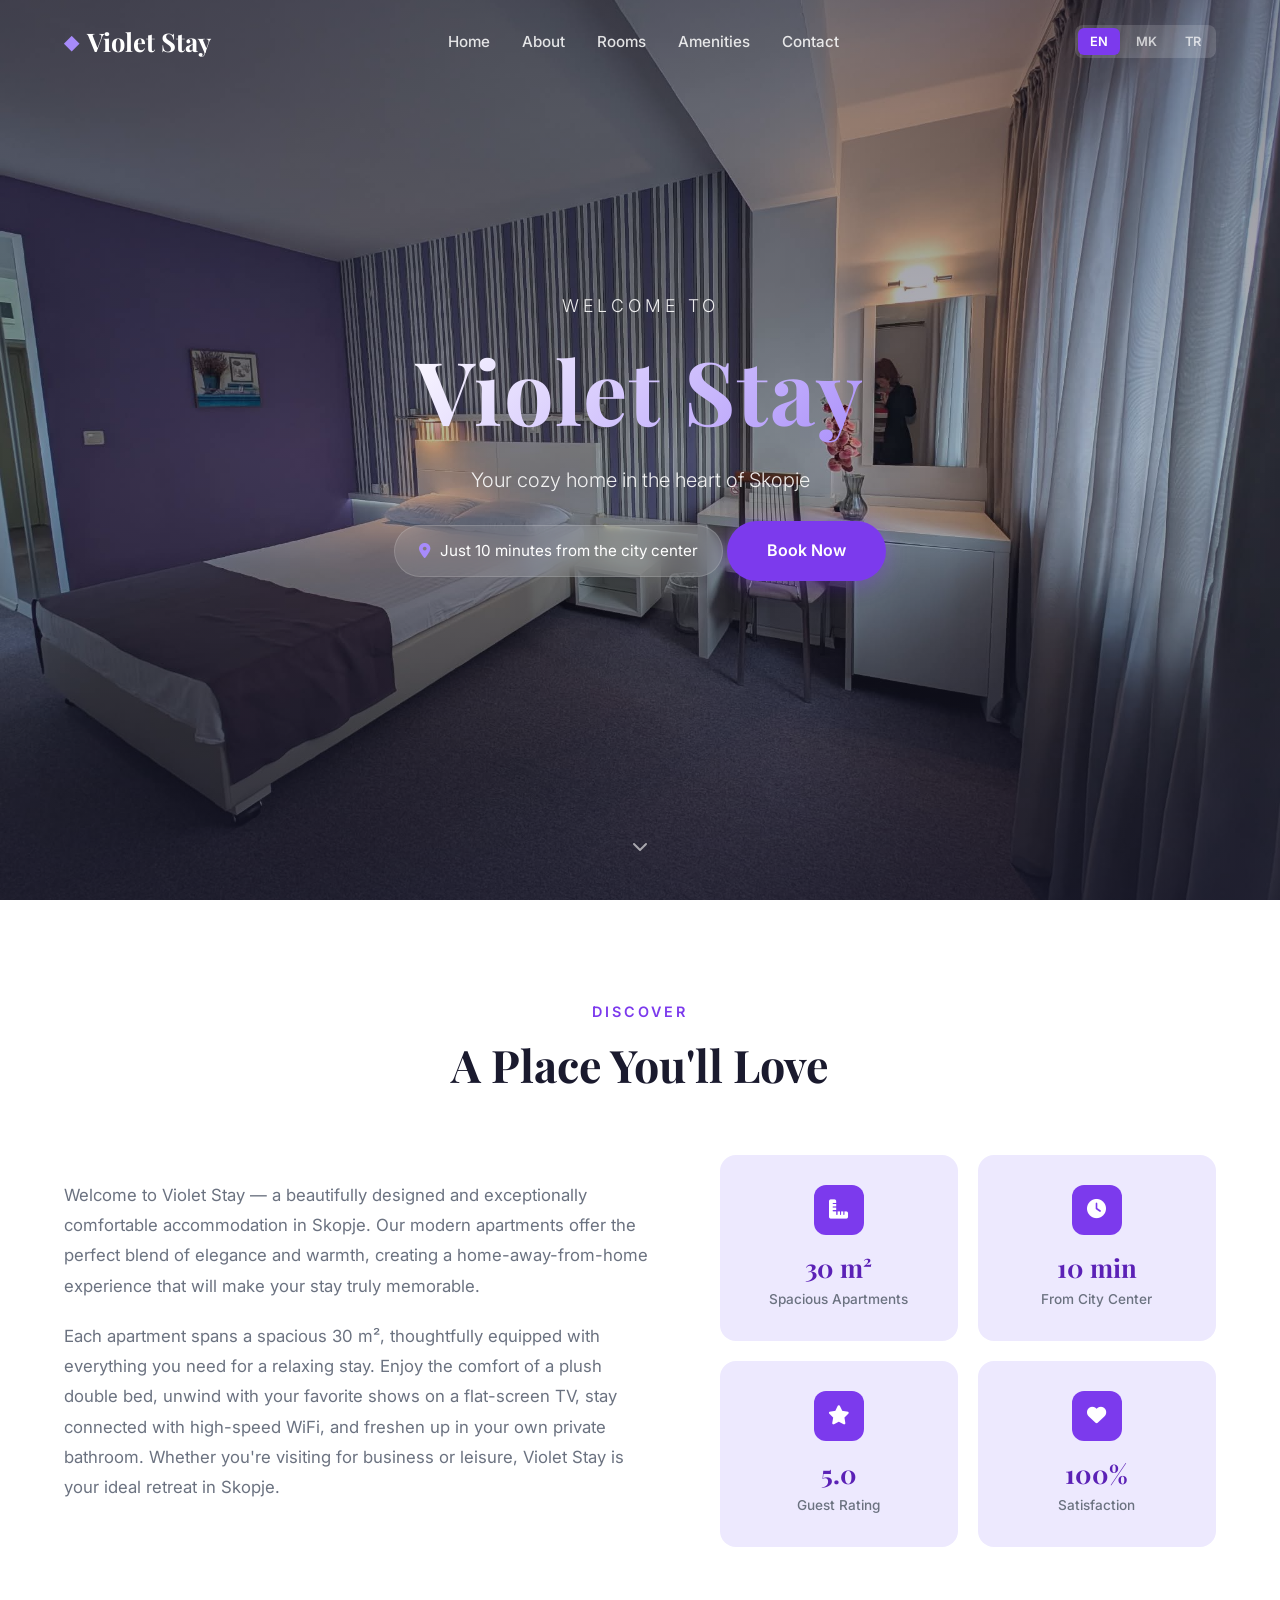
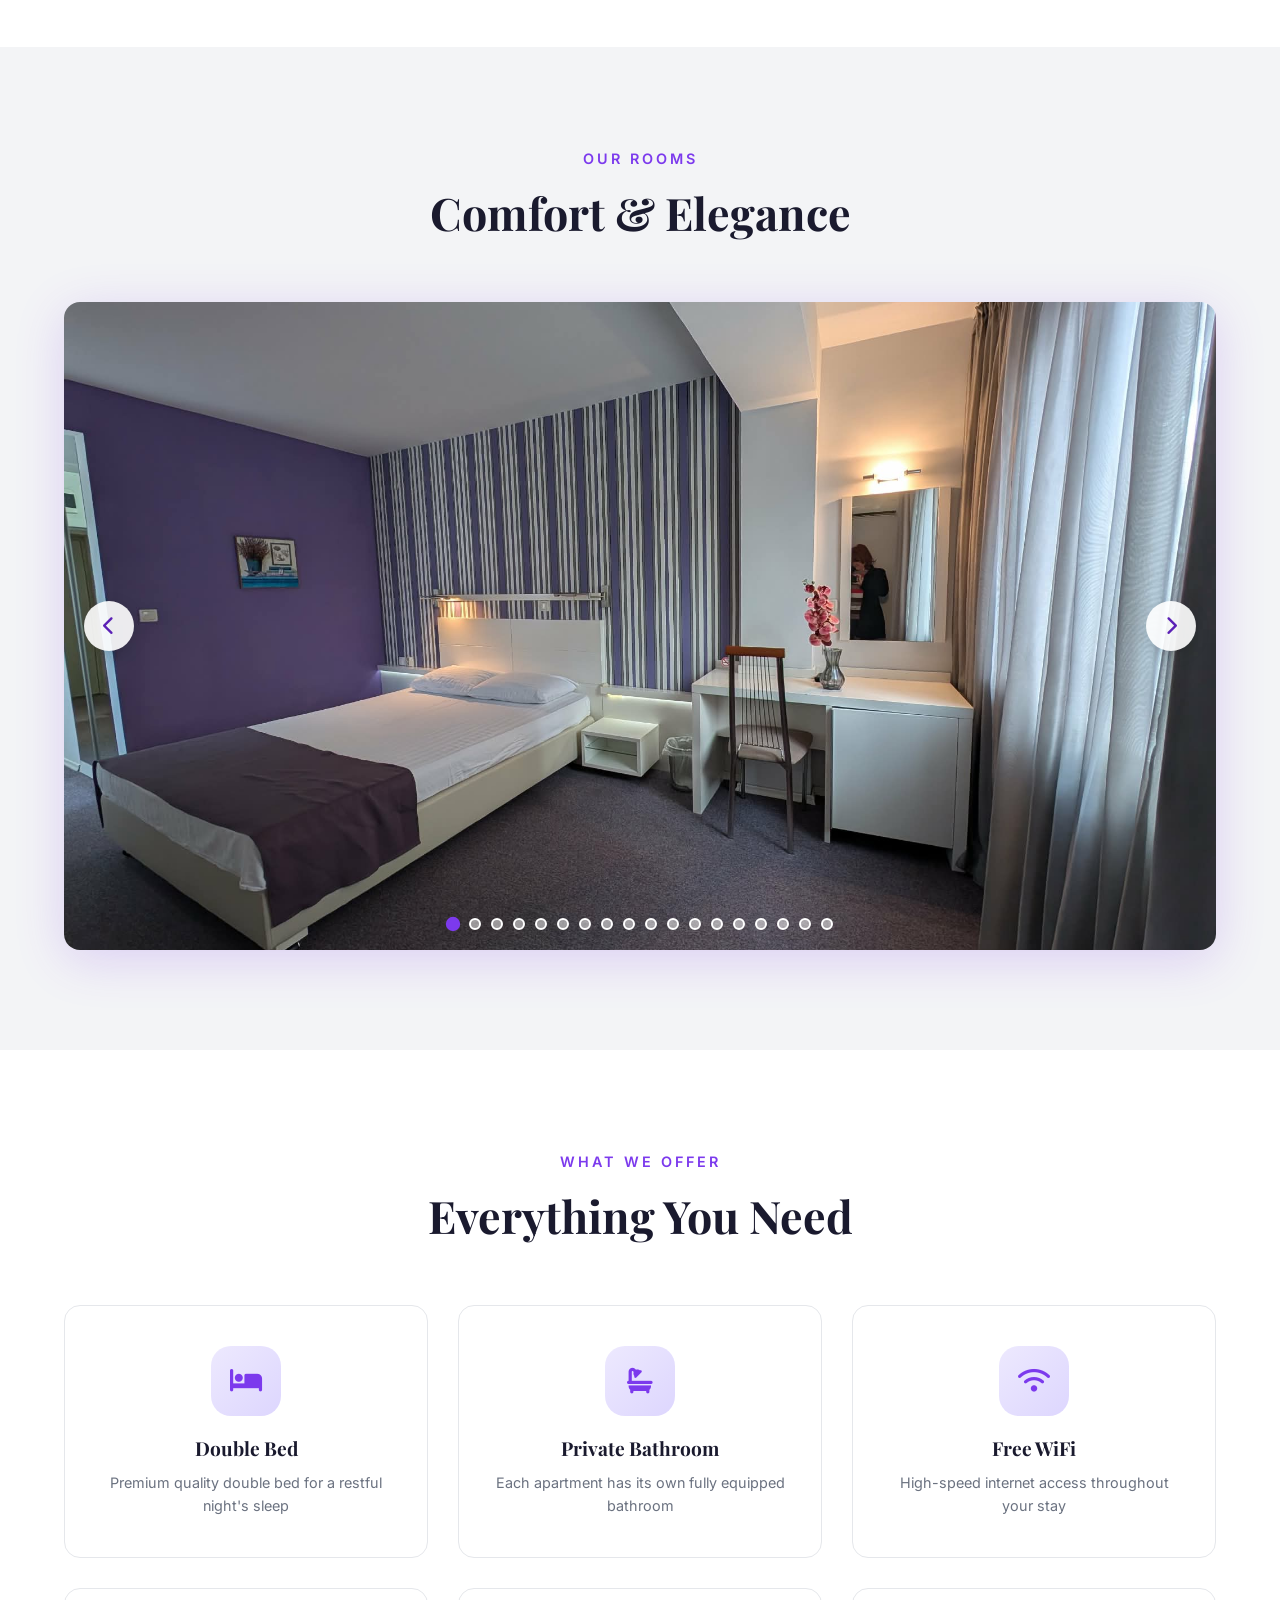
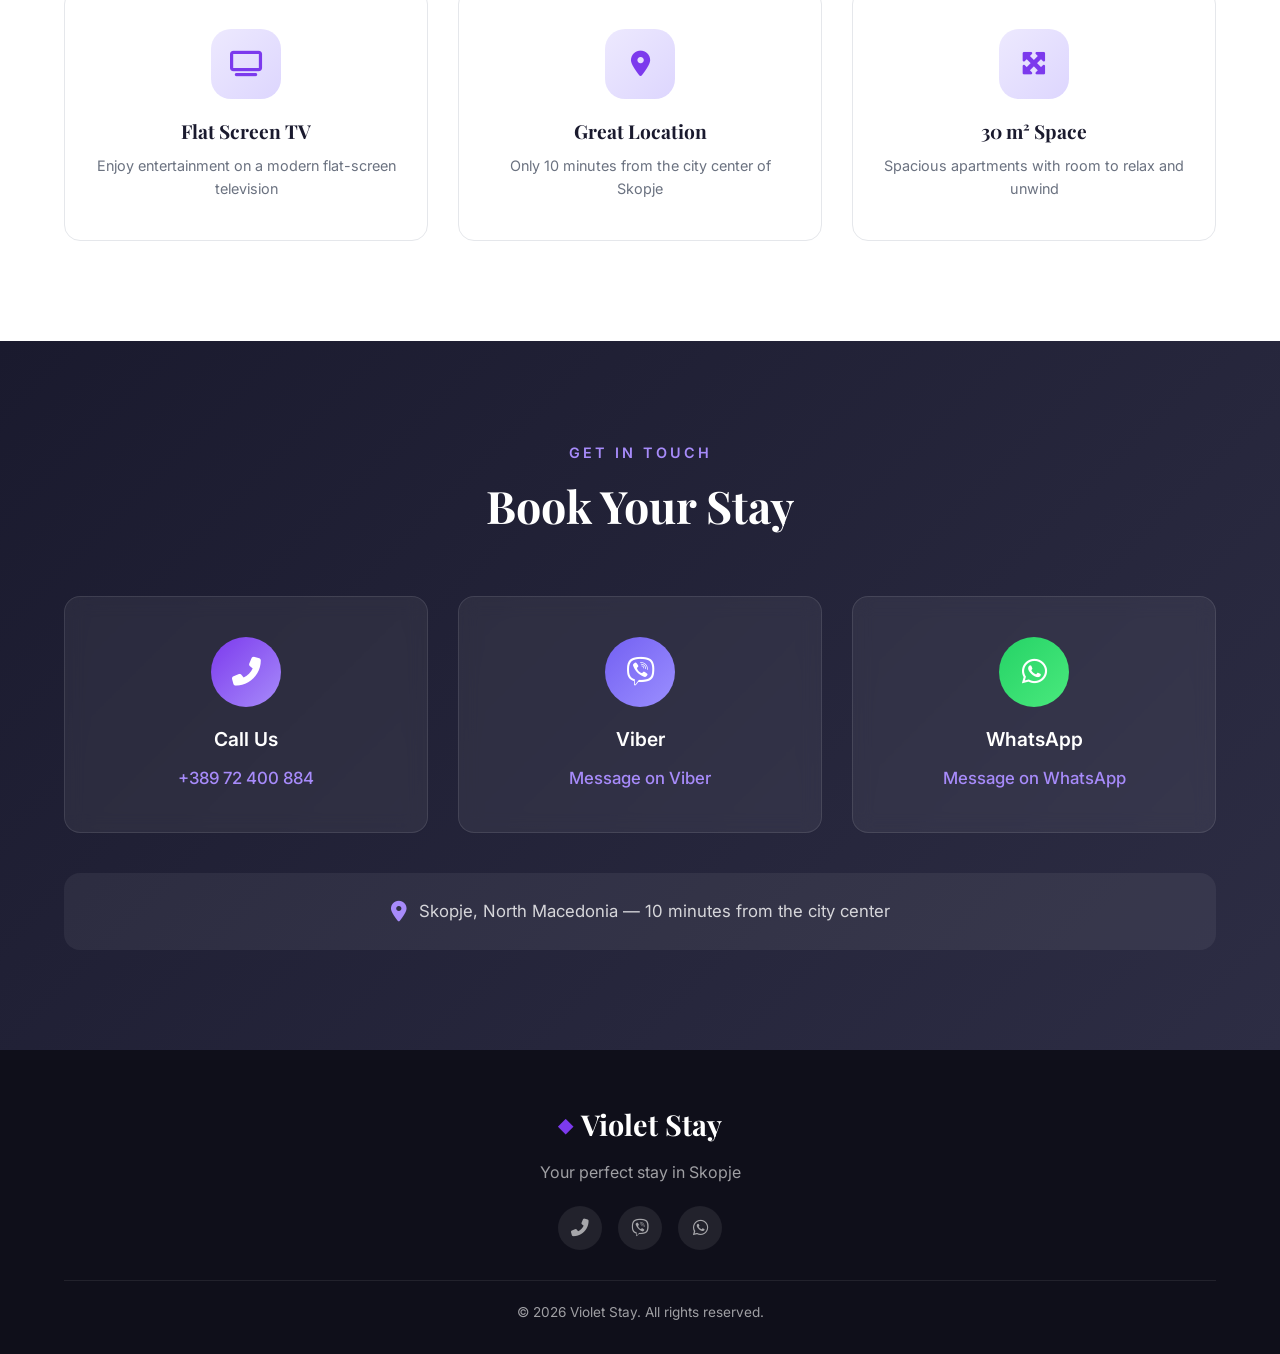
==== commit 578588b4: "Update phone number to +38972400884 Co-Authored-By: Claude Opus 4.6 <noreply@anthropic.com>" ====
--- a/index.html
+++ b/index.html
@@ -34,7 +34,7 @@
         "name": "Violet Stay",
         "description": "Comfortable apartments in Skopje, 10 minutes from city center. 30m² apartments with private bathroom, WiFi, TV, double bed.",
         "url": "https://violetstay.com",
-        "telephone": "+38971333240",
+        "telephone": "+38972400884",
         "address": {
             "@type": "PostalAddress",
             "addressLocality": "Skopje",
@@ -144,7 +144,7 @@
                     Welcome to Violet Stay — a beautifully designed and exceptionally comfortable accommodation in Skopje. Our modern apartments offer the perfect blend of elegance and warmth, creating a home-away-from-home experience that will make your stay truly memorable.
                 </p>
                 <p data-en="Each apartment spans a spacious 30 m², thoughtfully equipped with everything you need for a relaxing stay. Enjoy the comfort of a plush double bed, unwind with your favorite shows on a flat-screen TV, stay connected with high-speed WiFi, and freshen up in your own private bathroom. Whether you're visiting for business or leisure, Violet Stay is your ideal retreat in Skopje."
-                   data-mk="Секој апартман зафаќа простран простор од 30 m², внимателно опремен со сè што ви е потребно за релаксирачки престој. Уживајте во удобноста на луксузен брачен кревет, опуштете се со вашите омилени серии на рамен ТВ екран, останете поврзани со брз WiFi и освежете се во вашата приватна бања. Без разлика дали патувате деловно или за одмор, Violet Stay е вашето идеално засолниште во Скопје."
+                   data-mk="Секој апартман зафаќа простран простор од 30 m², внимателно опремен со сè што ви е потребно за релаксирачки престој. Уживајте во удобноста на луксузен брачен кревет, опуштете се со вашите омилени серии на рамен ТВ екран, останете поврзани со брз WiFi и освежете се во вашата приватна бања. Се наоѓаме на само 10 минути од Клиничкиот центар. Без разлика дали патувате деловно или за одмор, Violet Stay е вашето идеално засолниште во Скопје."
                    data-tr="Her daire, rahat bir konaklama için ihtiyacınız olan her şeyle özenle donatılmış 30 m²'lik geniş bir alana sahiptir. Rahat bir çift kişilik yatağın konforunu yaşayın, düz ekran TV'de favori programlarınızı izleyin, yüksek hızlı WiFi ile bağlantıda kalın ve kendi özel banyonuzda tazelenin. İster iş ister tatil için ziyaret edin, Violet Stay Üsküp'teki ideal sığınağınızdır.">
                     Each apartment spans a spacious 30 m², thoughtfully equipped with everything you need for a relaxing stay. Enjoy the comfort of a plush double bed, unwind with your favorite shows on a flat-screen TV, stay connected with high-speed WiFi, and freshen up in your own private bathroom. Whether you're visiting for business or leisure, Violet Stay is your ideal retreat in Skopje.
                 </p>
@@ -335,14 +335,14 @@
                     <i class="fas fa-phone-alt"></i>
                 </div>
                 <h3 data-en="Call Us" data-mk="Јавете се" data-tr="Bizi Arayın">Call Us</h3>
-                <a href="tel:+38971333240" class="contact-link">+389 71 333 240</a>
+                <a href="tel:+38972400884" class="contact-link">+389 72 400 884</a>
             </div>
             <div class="contact-card">
                 <div class="contact-icon viber-icon">
                     <i class="fab fa-viber"></i>
                 </div>
                 <h3 data-en="Viber" data-mk="Вибер" data-tr="Viber">Viber</h3>
-                <a href="viber://chat?number=%2B38971333240" class="contact-link"
+                <a href="viber://chat?number=%2B38972400884" class="contact-link"
                    data-en="Message on Viber"
                    data-mk="Порака на Вибер"
                    data-tr="Viber'dan Mesaj">Message on Viber</a>
@@ -352,7 +352,7 @@
                     <i class="fab fa-whatsapp"></i>
                 </div>
                 <h3 data-en="WhatsApp" data-mk="WhatsApp" data-tr="WhatsApp">WhatsApp</h3>
-                <a href="https://wa.me/38971333240" target="_blank" class="contact-link"
+                <a href="https://wa.me/38972400884" target="_blank" class="contact-link"
                    data-en="Message on WhatsApp"
                    data-mk="Порака на WhatsApp"
                    data-tr="WhatsApp'tan Mesaj">Message on WhatsApp</a>
@@ -378,9 +378,9 @@
                data-mk="Вашиот совршен престој во Скопје"
                data-tr="Üsküp'teki mükemmel konaklamanız">Your perfect stay in Skopje</p>
             <div class="footer-social">
-                <a href="tel:+38971333240"><i class="fas fa-phone-alt"></i></a>
-                <a href="viber://chat?number=%2B38971333240"><i class="fab fa-viber"></i></a>
-                <a href="https://wa.me/38971333240" target="_blank"><i class="fab fa-whatsapp"></i></a>
+                <a href="tel:+38972400884"><i class="fas fa-phone-alt"></i></a>
+                <a href="viber://chat?number=%2B38972400884"><i class="fab fa-viber"></i></a>
+                <a href="https://wa.me/38972400884" target="_blank"><i class="fab fa-whatsapp"></i></a>
             </div>
         </div>
         <div class="footer-bottom">
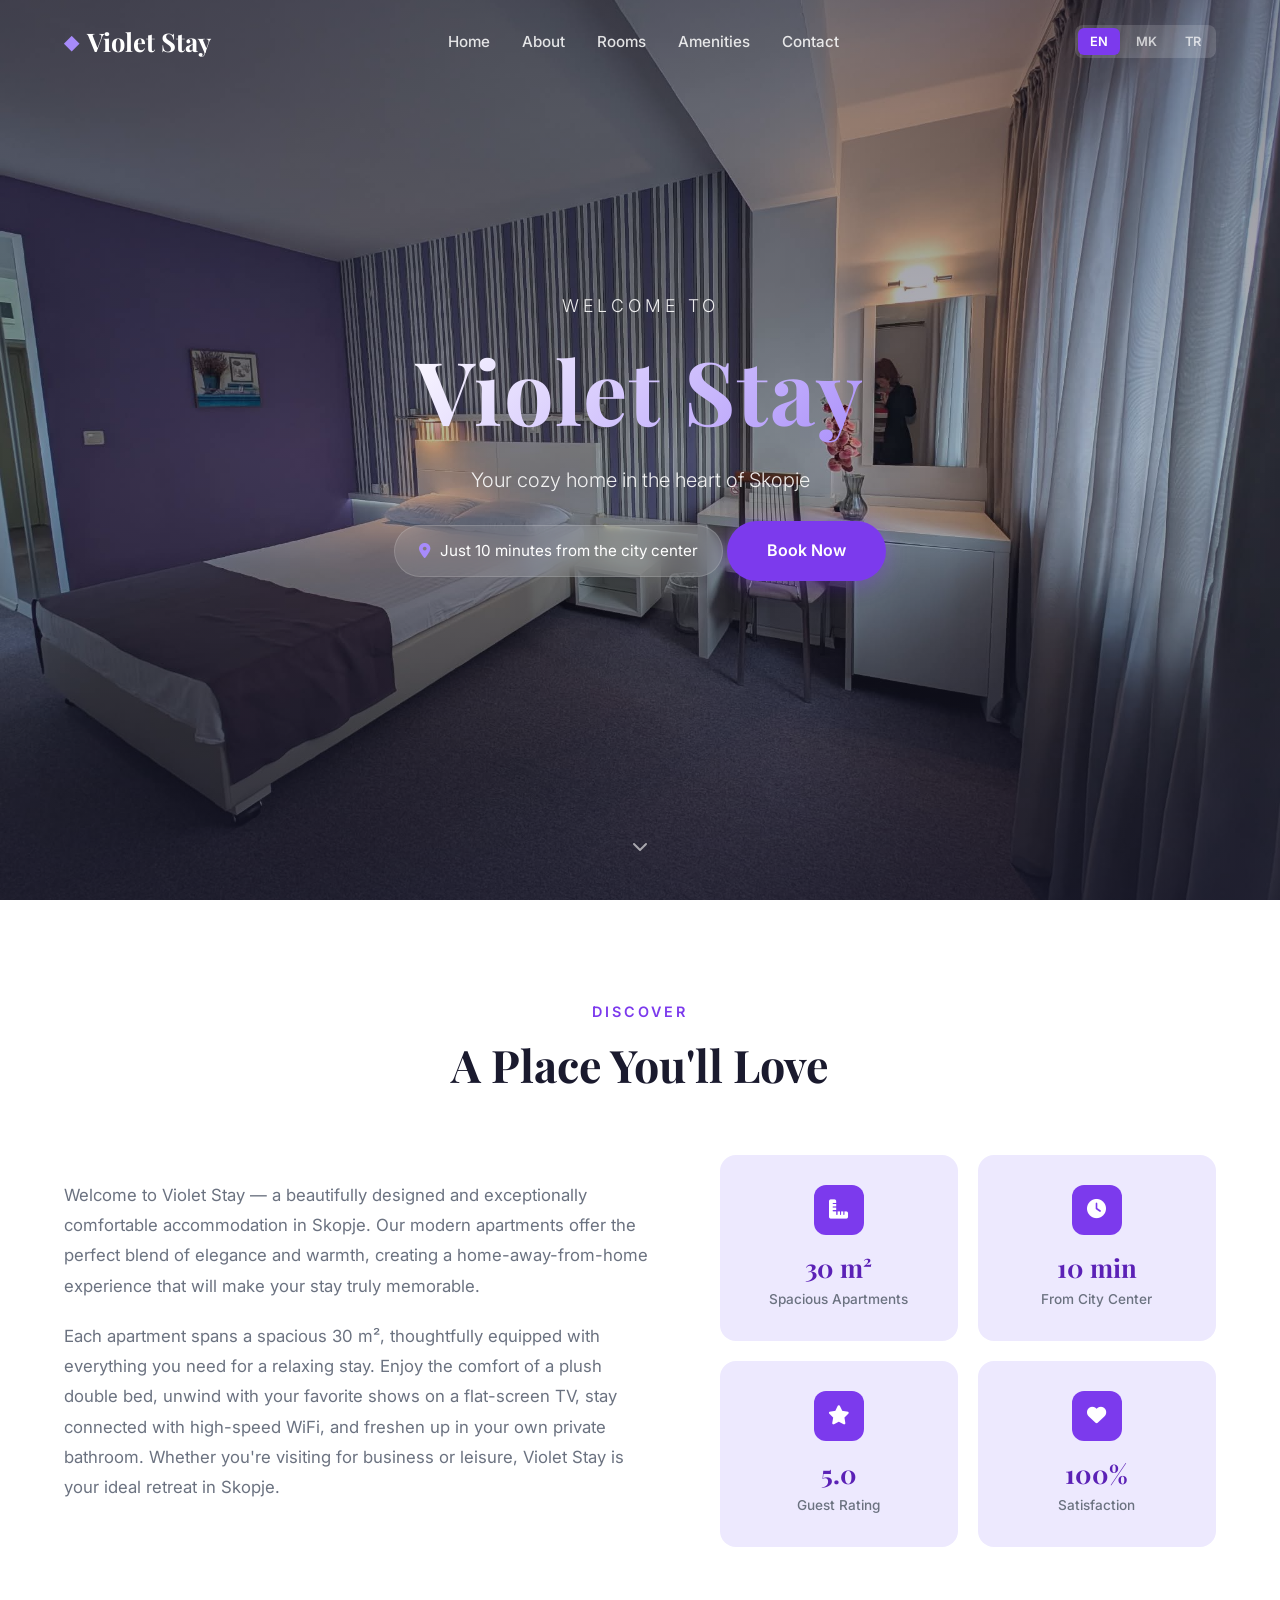
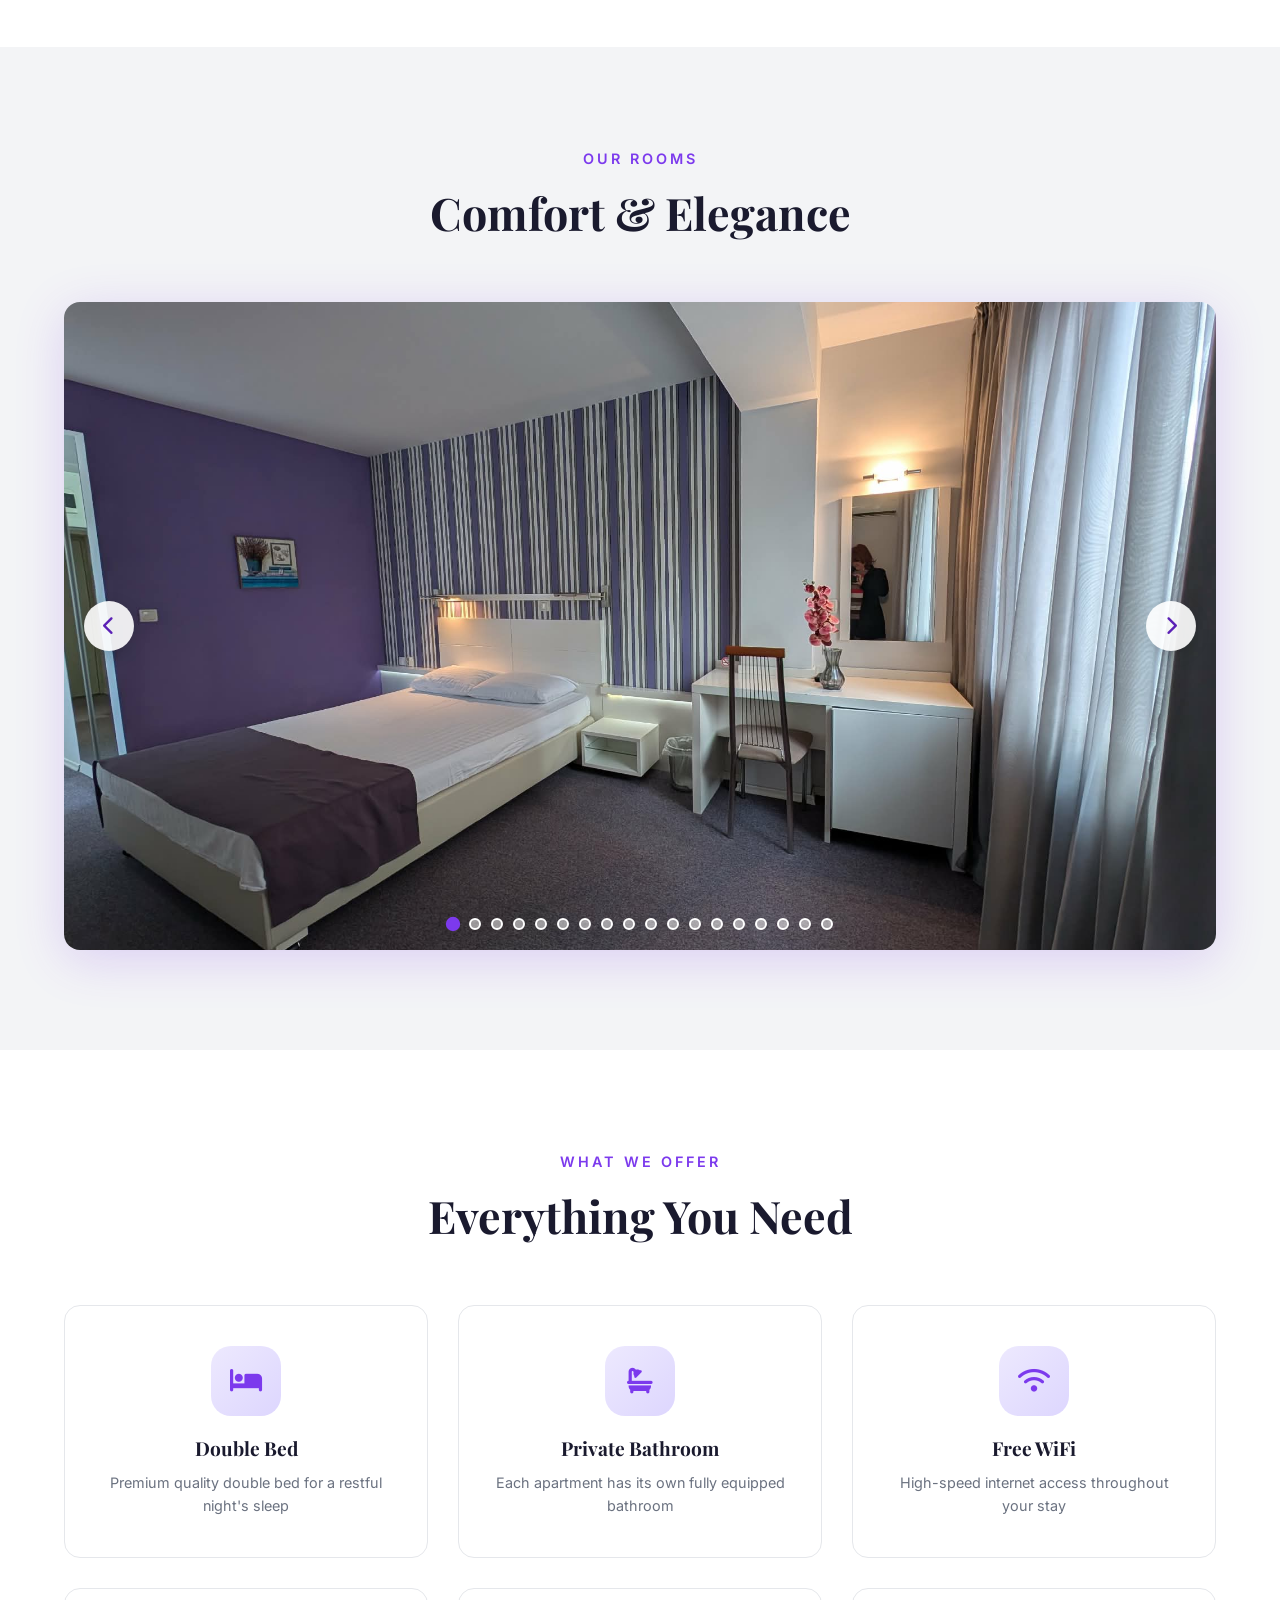
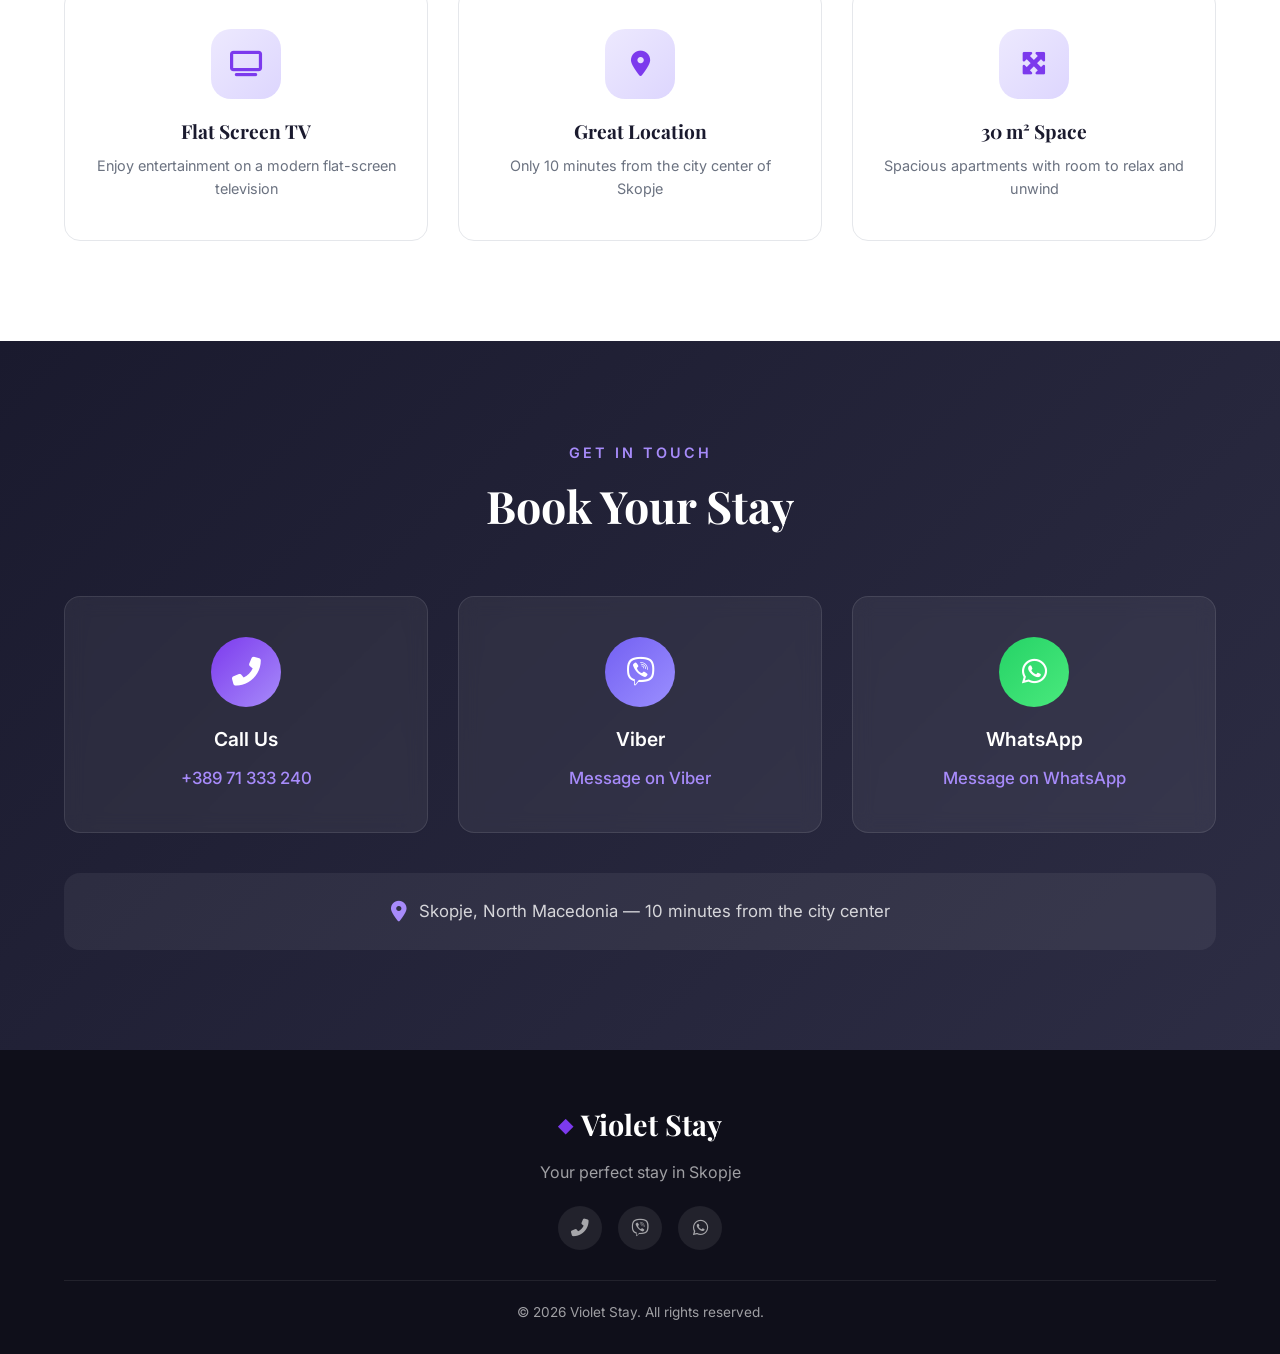
==== commit f140d07a: "Revert phone number back to +38971333240 Co-Authored-By: Claude Opus 4.6 <noreply@anthropic.com>" ====
--- a/index.html
+++ b/index.html
@@ -34,7 +34,7 @@
         "name": "Violet Stay",
         "description": "Comfortable apartments in Skopje, 10 minutes from city center. 30m² apartments with private bathroom, WiFi, TV, double bed.",
         "url": "https://violetstay.com",
-        "telephone": "+38972400884",
+        "telephone": "+38971333240",
         "address": {
             "@type": "PostalAddress",
             "addressLocality": "Skopje",
@@ -335,14 +335,14 @@
                     <i class="fas fa-phone-alt"></i>
                 </div>
                 <h3 data-en="Call Us" data-mk="Јавете се" data-tr="Bizi Arayın">Call Us</h3>
-                <a href="tel:+38972400884" class="contact-link">+389 72 400 884</a>
+                <a href="tel:+38971333240" class="contact-link">+389 71 333 240</a>
             </div>
             <div class="contact-card">
                 <div class="contact-icon viber-icon">
                     <i class="fab fa-viber"></i>
                 </div>
                 <h3 data-en="Viber" data-mk="Вибер" data-tr="Viber">Viber</h3>
-                <a href="viber://chat?number=%2B38972400884" class="contact-link"
+                <a href="viber://chat?number=%2B38971333240" class="contact-link"
                    data-en="Message on Viber"
                    data-mk="Порака на Вибер"
                    data-tr="Viber'dan Mesaj">Message on Viber</a>
@@ -352,7 +352,7 @@
                     <i class="fab fa-whatsapp"></i>
                 </div>
                 <h3 data-en="WhatsApp" data-mk="WhatsApp" data-tr="WhatsApp">WhatsApp</h3>
-                <a href="https://wa.me/38972400884" target="_blank" class="contact-link"
+                <a href="https://wa.me/38971333240" target="_blank" class="contact-link"
                    data-en="Message on WhatsApp"
                    data-mk="Порака на WhatsApp"
                    data-tr="WhatsApp'tan Mesaj">Message on WhatsApp</a>
@@ -378,9 +378,9 @@
                data-mk="Вашиот совршен престој во Скопје"
                data-tr="Üsküp'teki mükemmel konaklamanız">Your perfect stay in Skopje</p>
             <div class="footer-social">
-                <a href="tel:+38972400884"><i class="fas fa-phone-alt"></i></a>
-                <a href="viber://chat?number=%2B38972400884"><i class="fab fa-viber"></i></a>
-                <a href="https://wa.me/38972400884" target="_blank"><i class="fab fa-whatsapp"></i></a>
+                <a href="tel:+38971333240"><i class="fas fa-phone-alt"></i></a>
+                <a href="viber://chat?number=%2B38971333240"><i class="fab fa-viber"></i></a>
+                <a href="https://wa.me/38971333240" target="_blank"><i class="fab fa-whatsapp"></i></a>
             </div>
         </div>
         <div class="footer-bottom">
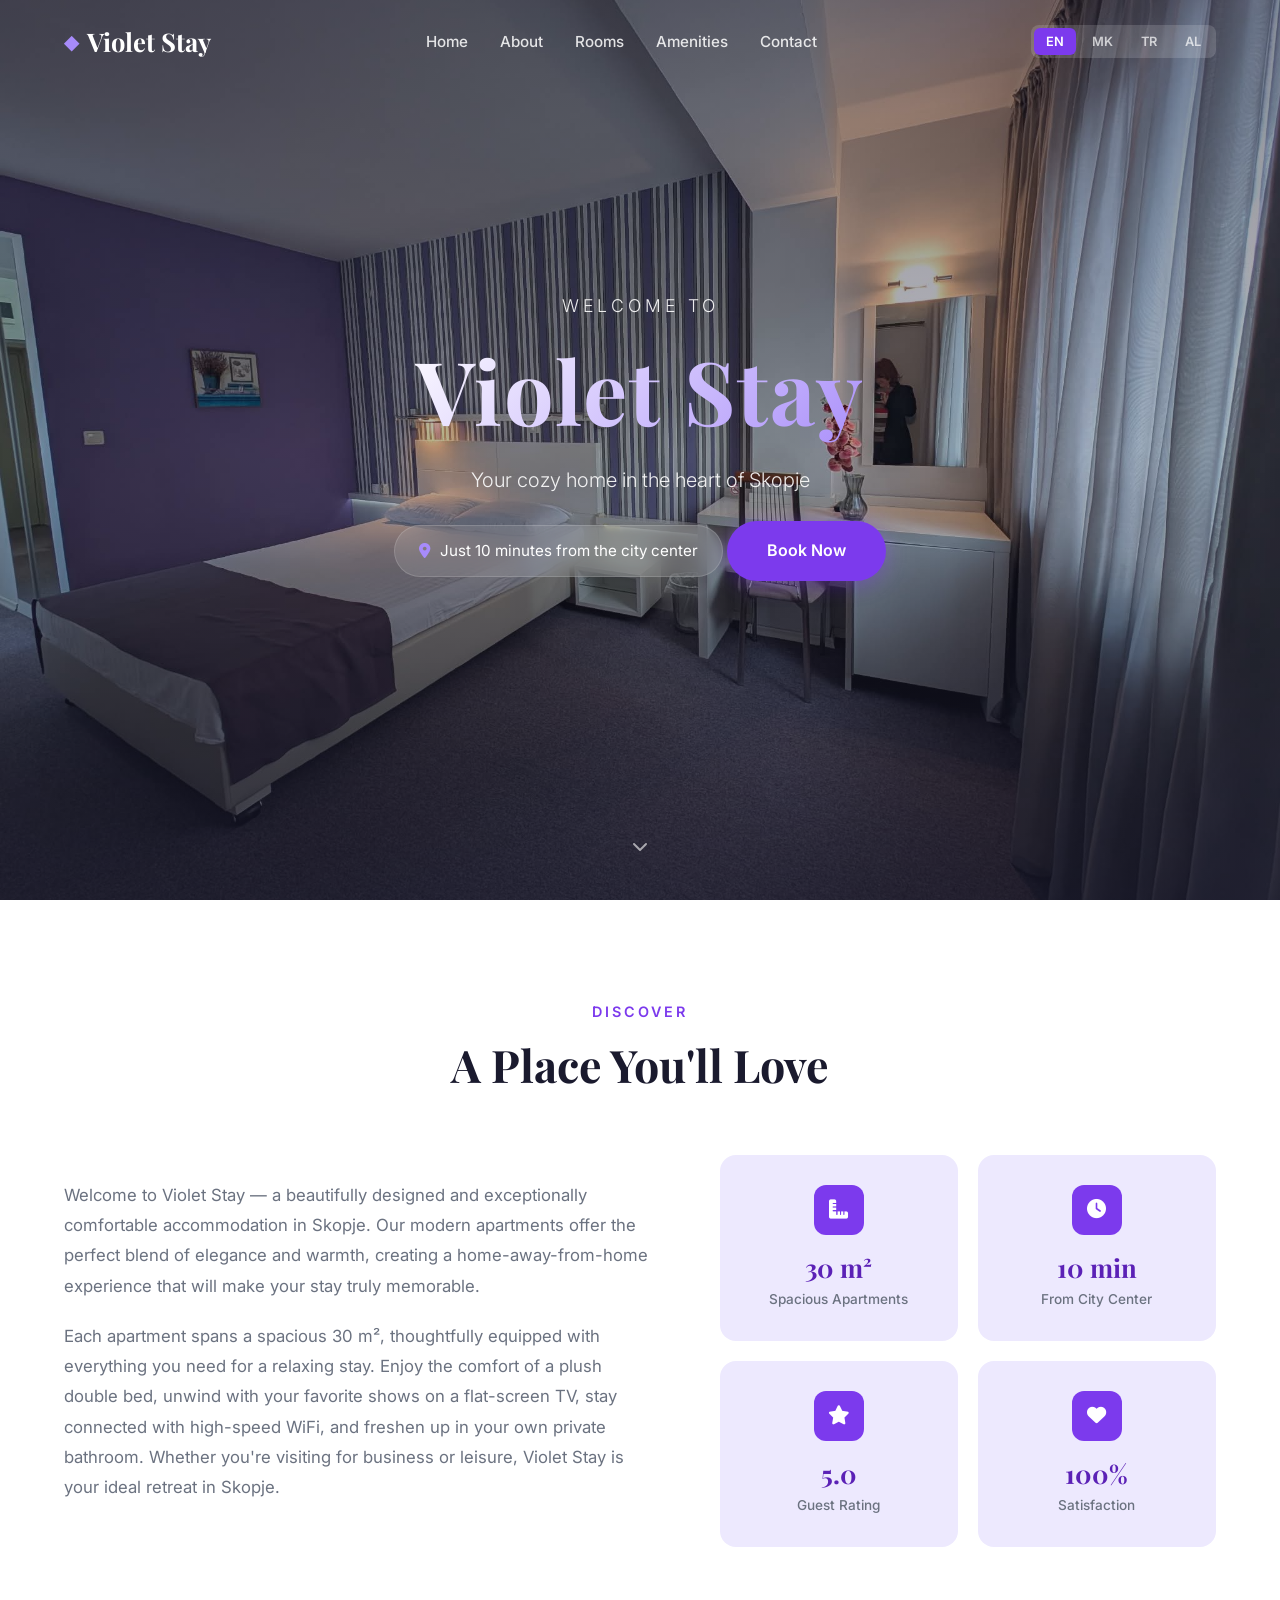
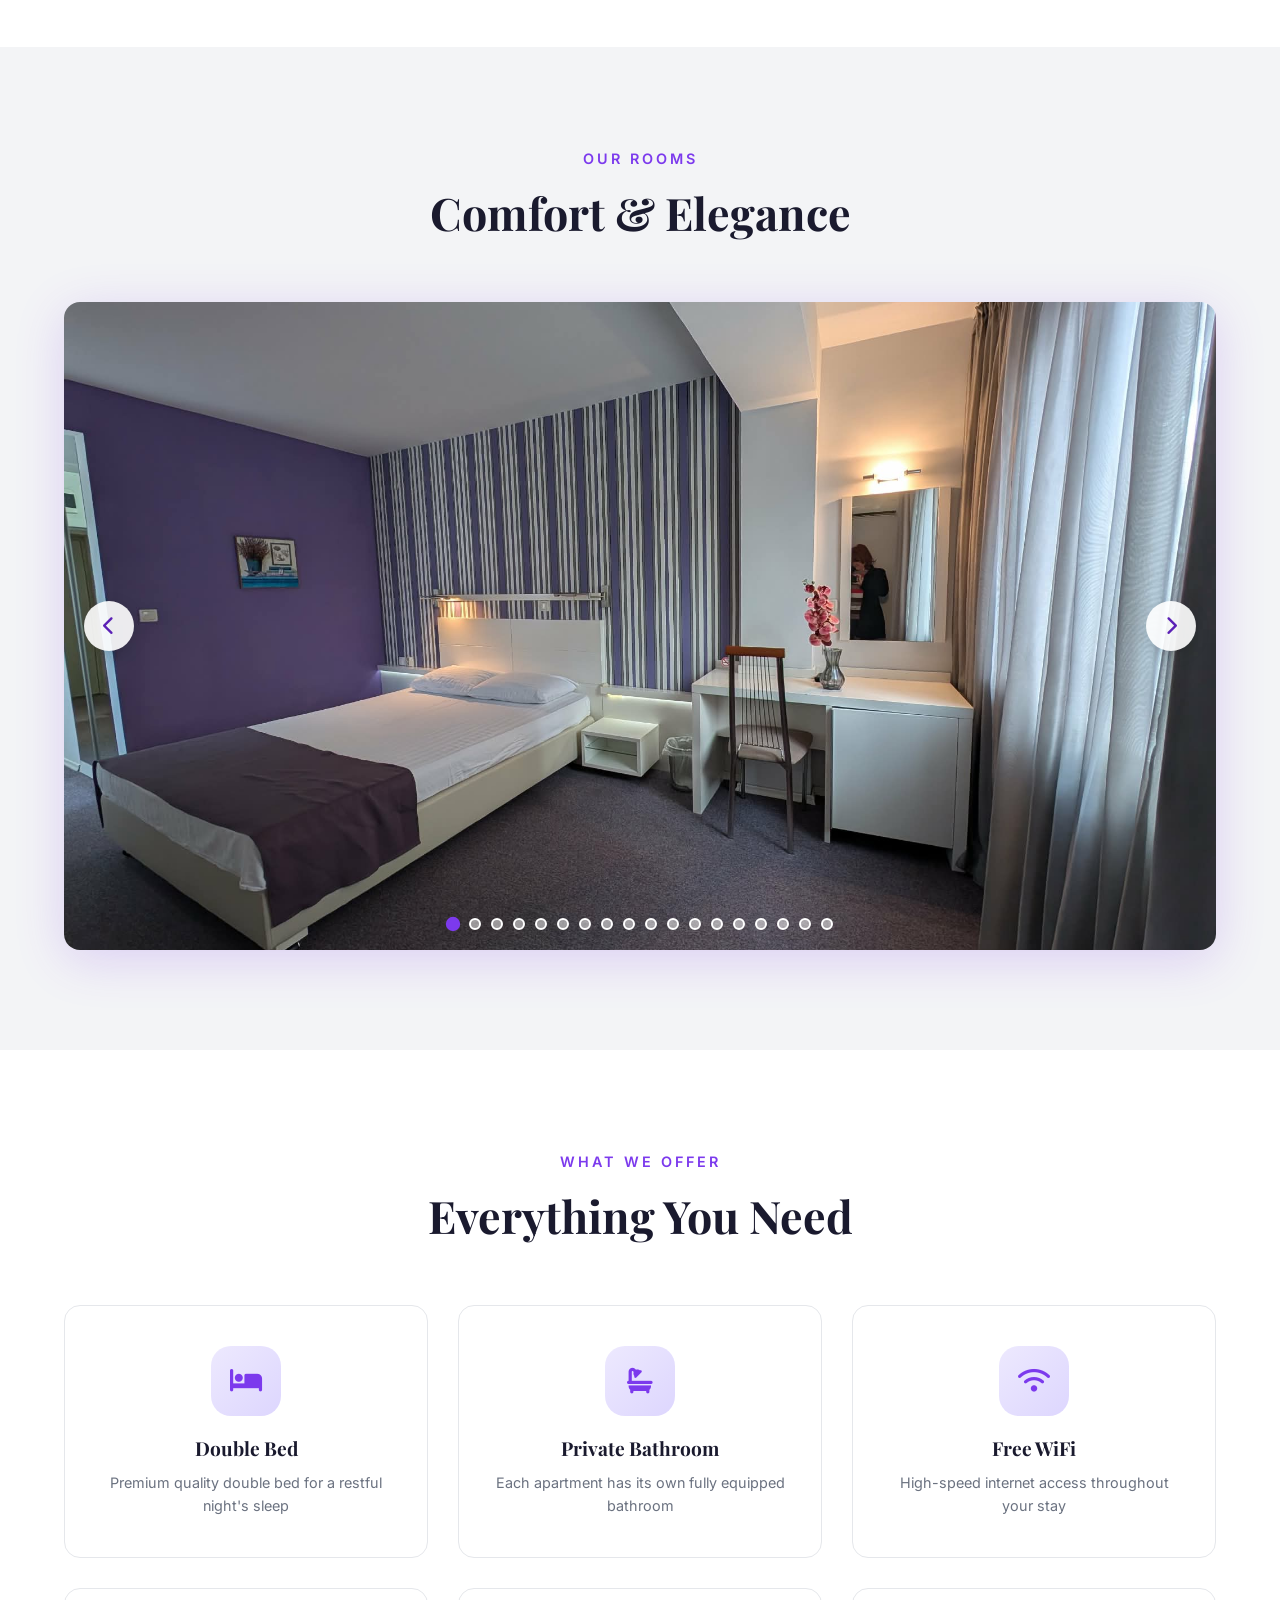
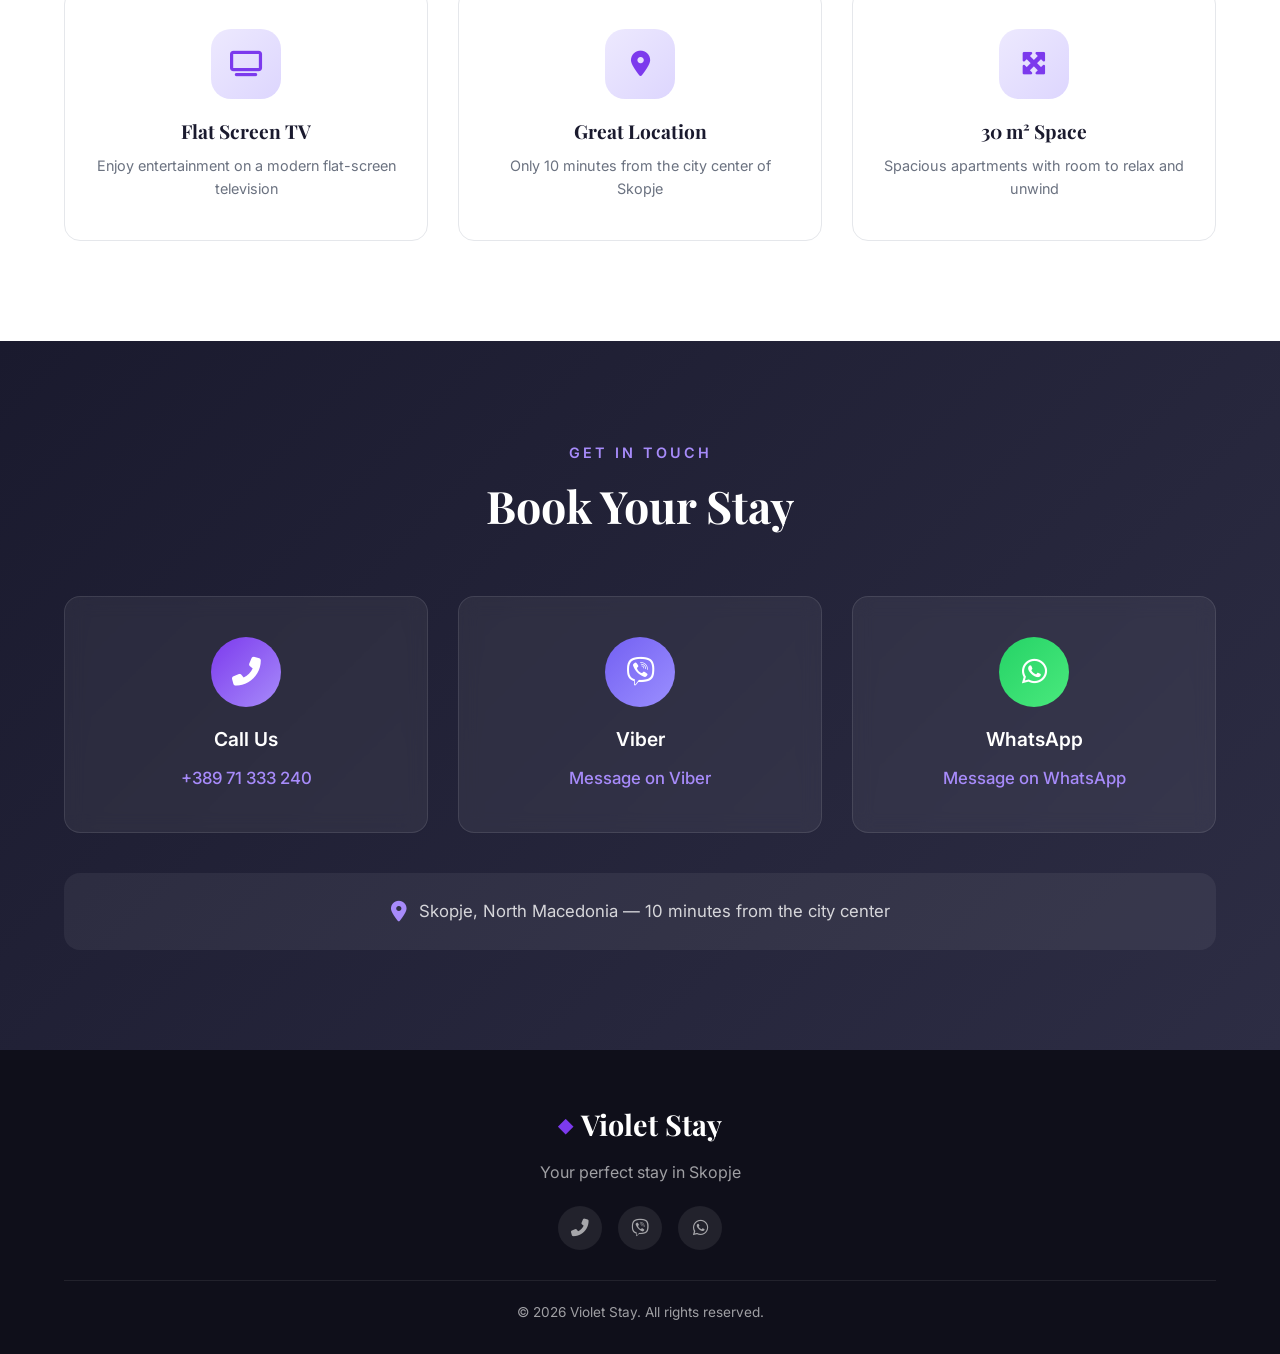
==== commit 82172e64: "Add Albanian language support across all sections Co-Authored-By: Claude Opus 4.6 <noreply@anthropic" ====
--- a/index.html
+++ b/index.html
@@ -5,7 +5,7 @@
     <meta name="viewport" content="width=device-width, initial-scale=1.0">
     <title>Violet Stay - Apartments in Skopje | Апартмани во Скопје | Üsküp Daireler</title>
     <meta name="description" content="Violet Stay - Comfortable apartments in Skopje, 10 min from city center. 30m² with private bathroom, WiFi, TV. Book your stay in Skopje. Апартмани во Скопје, крatok престој. Üsküp'te konforlu daireler.">
-    <meta name="keywords" content="Violet Stay, Skopje, apartments, skopje apartments, stay in skopje, prestoj vo Skopje, kratok prestoj Skopje, апартмани Скопје, апартмани во Скопје, краток престој Скопје, Üsküp daireler, Üsküp konaklama, accommodation Skopje, short stay Skopje">
+    <meta name="keywords" content="Violet Stay, Skopje, apartments, skopje apartments, stay in skopje, prestoj vo Skopje, kratok prestoj Skopje, smestuvanje vo Skopje, smestuvanje Skopje, smestaj Skopje, soba Skopje, apartmani Skopje, apartman Skopje, hotel vo Skopje, апартмани Скопје, апартмани во Скопје, апартман Скопје, краток престој Скопје, престој во Скопје, сместување во Скопје, сместување Скопје, смештај Скопје, соба Скопје, хотел во Скопје, accommodation Skopje, short stay Skopje, room Skopje, hotel Skopje, Üsküp daireler, Üsküp konaklama">
     <meta name="author" content="Violet Stay">
     <meta name="robots" content="index, follow">
     <link rel="canonical" href="https://violetstay.com/">
@@ -19,6 +19,7 @@
     <meta property="og:locale" content="en_US">
     <meta property="og:locale:alternate" content="mk_MK">
     <meta property="og:locale:alternate" content="tr_TR">
+    <meta property="og:locale:alternate" content="sq_AL">
 
     <!-- Twitter -->
     <meta name="twitter:card" content="summary_large_image">
@@ -50,7 +51,7 @@
             {"@type": "LocationFeatureSpecification", "name": "TV", "value": true},
             {"@type": "LocationFeatureSpecification", "name": "Private Bathroom", "value": true}
         ],
-        "availableLanguage": ["English", "Macedonian", "Turkish"]
+        "availableLanguage": ["English", "Macedonian", "Turkish", "Albanian"]
     }
     </script>
 
@@ -68,17 +69,18 @@
             <span class="logo-icon">&#9670;</span> Violet Stay
         </a>
         <div class="nav-links" id="navLinks">
-            <a href="#home" data-en="Home" data-mk="Дома" data-tr="Ana Sayfa">Home</a>
-            <a href="#about" data-en="About" data-mk="За нас" data-tr="Hakkımızda">About</a>
-            <a href="#rooms" data-en="Rooms" data-mk="Соби" data-tr="Odalar">Rooms</a>
-            <a href="#amenities" data-en="Amenities" data-mk="Погодности" data-tr="Olanaklar">Amenities</a>
-            <a href="#contact" data-en="Contact" data-mk="Контакт" data-tr="İletişim">Contact</a>
+            <a href="#home" data-en="Home" data-mk="Дома" data-tr="Ana Sayfa" data-al="Ballina">Home</a>
+            <a href="#about" data-en="About" data-mk="За нас" data-tr="Hakkımızda" data-al="Rreth nesh">About</a>
+            <a href="#rooms" data-en="Rooms" data-mk="Соби" data-tr="Odalar" data-al="Dhomat">Rooms</a>
+            <a href="#amenities" data-en="Amenities" data-mk="Погодности" data-tr="Olanaklar" data-al="Pajisjet">Amenities</a>
+            <a href="#contact" data-en="Contact" data-mk="Контакт" data-tr="İletişim" data-al="Kontakti">Contact</a>
         </div>
         <div class="nav-right">
             <div class="lang-switcher">
                 <button class="lang-btn active" data-lang="en">EN</button>
                 <button class="lang-btn" data-lang="mk">MK</button>
                 <button class="lang-btn" data-lang="tr">TR</button>
+                <button class="lang-btn" data-lang="al">AL</button>
             </div>
             <button class="mobile-toggle" id="mobileToggle">
                 <span></span><span></span><span></span>
@@ -101,22 +103,26 @@
         <p class="hero-subtitle"
            data-en="Welcome to"
            data-mk="Добредојдовте во"
-           data-tr="Hoş geldiniz">Welcome to</p>
+           data-tr="Hoş geldiniz"
+           data-al="Mirësevini në">Welcome to</p>
         <h1 class="hero-title">Violet Stay</h1>
         <p class="hero-tagline"
            data-en="Your cozy home in the heart of Skopje"
            data-mk="Вашиот удобен дом во срцето на Скопје"
-           data-tr="Üsküp'ün kalbinde rahat eviniz">Your cozy home in the heart of Skopje</p>
+           data-tr="Üsküp'ün kalbinde rahat eviniz"
+           data-al="Shtëpia juaj e rehatshme në zemrën e Shkupit">Your cozy home in the heart of Skopje</p>
         <div class="hero-badge">
             <i class="fas fa-map-marker-alt"></i>
             <span data-en="Just 10 minutes from the city center"
                   data-mk="Само 10 минути од центарот на градот"
-                  data-tr="Şehir merkezine sadece 10 dakika">Just 10 minutes from the city center</span>
+                  data-tr="Şehir merkezine sadece 10 dakika"
+                  data-al="Vetëm 10 minuta nga qendra e qytetit">Just 10 minutes from the city center</span>
         </div>
         <a href="#contact" class="btn btn-primary"
            data-en="Book Now"
            data-mk="Резервирај"
-           data-tr="Şimdi Rezerve Et">Book Now</a>
+           data-tr="Şimdi Rezerve Et"
+           data-al="Rezervo Tani">Book Now</a>
     </div>
     <div class="scroll-indicator">
         <i class="fas fa-chevron-down"></i>
@@ -130,22 +136,26 @@
             <p class="section-subtitle"
                data-en="Discover"
                data-mk="Откријте"
-               data-tr="Keşfedin">Discover</p>
+               data-tr="Keşfedin"
+               data-al="Zbuloni">Discover</p>
             <h2 class="section-title"
                 data-en="A Place You'll Love"
                 data-mk="Место кое ќе го засакате"
-                data-tr="Seveceğiniz Bir Yer">A Place You'll Love</h2>
+                data-tr="Seveceğiniz Bir Yer"
+                data-al="Një Vend që Do ta Doni">A Place You'll Love</h2>
         </div>
         <div class="about-grid">
             <div class="about-text">
                 <p data-en="Welcome to Violet Stay — a beautifully designed and exceptionally comfortable accommodation in Skopje. Our modern apartments offer the perfect blend of elegance and warmth, creating a home-away-from-home experience that will make your stay truly memorable."
                    data-mk="Добредојдовте во Violet Stay — прекрасно дизајниран и исклучително удобен сместувачки објект во Скопје. Нашите модерни апартмани нудат совршен спој на елеганција и топлина, создавајќи чувство на дом далеку од дома, кое ќе го направи вашиот престој навистина незаборавен."
-                   data-tr="Violet Stay'e hoş geldiniz — Üsküp'te güzelce tasarlanmış ve son derece konforlu bir konaklama yeri. Modern dairelerimiz, zarafet ve sıcaklığın mükemmel bir karışımını sunarak, konaklamanızı gerçekten unutulmaz kılacak bir ev-uzaktan-ev deneyimi yaratır.">
+                   data-tr="Violet Stay'e hoş geldiniz — Üsküp'te güzelce tasarlanmış ve son derece konforlu bir konaklama yeri. Modern dairelerimiz, zarafet ve sıcaklığın mükemmel bir karışımını sunarak, konaklamanızı gerçekten unutulmaz kılacak bir ev-uzaktan-ev deneyimi yaratır."
+                   data-al="Mirësevini në Violet Stay — një akomodim i dizajnuar bukur dhe jashtëzakonisht i rehatshëm në Shkup. Apartamentet tona moderne ofrojnë përzierjen perfekte të elegancës dhe ngrohtësisë, duke krijuar një përvojë si në shtëpi që do ta bëjë qëndrimin tuaj vërtet të paharrueshëm.">
                     Welcome to Violet Stay — a beautifully designed and exceptionally comfortable accommodation in Skopje. Our modern apartments offer the perfect blend of elegance and warmth, creating a home-away-from-home experience that will make your stay truly memorable.
                 </p>
                 <p data-en="Each apartment spans a spacious 30 m², thoughtfully equipped with everything you need for a relaxing stay. Enjoy the comfort of a plush double bed, unwind with your favorite shows on a flat-screen TV, stay connected with high-speed WiFi, and freshen up in your own private bathroom. Whether you're visiting for business or leisure, Violet Stay is your ideal retreat in Skopje."
                    data-mk="Секој апартман зафаќа простран простор од 30 m², внимателно опремен со сè што ви е потребно за релаксирачки престој. Уживајте во удобноста на луксузен брачен кревет, опуштете се со вашите омилени серии на рамен ТВ екран, останете поврзани со брз WiFi и освежете се во вашата приватна бања. Се наоѓаме на само 10 минути од Клиничкиот центар. Без разлика дали патувате деловно или за одмор, Violet Stay е вашето идеално засолниште во Скопје."
-                   data-tr="Her daire, rahat bir konaklama için ihtiyacınız olan her şeyle özenle donatılmış 30 m²'lik geniş bir alana sahiptir. Rahat bir çift kişilik yatağın konforunu yaşayın, düz ekran TV'de favori programlarınızı izleyin, yüksek hızlı WiFi ile bağlantıda kalın ve kendi özel banyonuzda tazelenin. İster iş ister tatil için ziyaret edin, Violet Stay Üsküp'teki ideal sığınağınızdır.">
+                   data-tr="Her daire, rahat bir konaklama için ihtiyacınız olan her şeyle özenle donatılmış 30 m²'lik geniş bir alana sahiptir. Rahat bir çift kişilik yatağın konforunu yaşayın, düz ekran TV'de favori programlarınızı izleyin, yüksek hızlı WiFi ile bağlantıda kalın ve kendi özel banyonuzda tazelenin. İster iş ister tatil için ziyaret edin, Violet Stay Üsküp'teki ideal sığınağınızdır."
+                   data-al="Çdo apartament shtrihet në 30 m² hapësirë, i pajisur me kujdes me gjithçka që ju nevojitet për një qëndrim relaksues. Shijoni rehatinë e një shtrati dopio luksoz, argëtohuni me programet tuaja të preferuara në TV me ekran të sheshtë, qëndroni të lidhur me WiFi me shpejtësi të lartë dhe freskohuni në banjën tuaj private. Qoftë për biznes apo pushim, Violet Stay është strehimi juaj ideal në Shkup.">
                     Each apartment spans a spacious 30 m², thoughtfully equipped with everything you need for a relaxing stay. Enjoy the comfort of a plush double bed, unwind with your favorite shows on a flat-screen TV, stay connected with high-speed WiFi, and freshen up in your own private bathroom. Whether you're visiting for business or leisure, Violet Stay is your ideal retreat in Skopje.
                 </p>
             </div>
@@ -153,22 +163,22 @@
                 <div class="stat-card">
                     <div class="stat-icon"><i class="fas fa-ruler-combined"></i></div>
                     <h3>30 m²</h3>
-                    <p data-en="Spacious Apartments" data-mk="Простrani апартмани" data-tr="Geniş Daireler">Spacious Apartments</p>
+                    <p data-en="Spacious Apartments" data-mk="Простrani апартмани" data-tr="Geniş Daireler" data-al="Apartamente të Gjera">Spacious Apartments</p>
                 </div>
                 <div class="stat-card">
                     <div class="stat-icon"><i class="fas fa-clock"></i></div>
                     <h3>10 min</h3>
-                    <p data-en="From City Center" data-mk="Од центарот" data-tr="Şehir Merkezinden">From City Center</p>
+                    <p data-en="From City Center" data-mk="Од центарот" data-tr="Şehir Merkezinden" data-al="Nga Qendra">From City Center</p>
                 </div>
                 <div class="stat-card">
                     <div class="stat-icon"><i class="fas fa-star"></i></div>
                     <h3>5.0</h3>
-                    <p data-en="Guest Rating" data-mk="Оцена на гости" data-tr="Misafir Puanı">Guest Rating</p>
+                    <p data-en="Guest Rating" data-mk="Оцена на гости" data-tr="Misafir Puanı" data-al="Vlerësimi i Mysafirëve">Guest Rating</p>
                 </div>
                 <div class="stat-card">
                     <div class="stat-icon"><i class="fas fa-heart"></i></div>
                     <h3>100%</h3>
-                    <p data-en="Satisfaction" data-mk="Задоволство" data-tr="Memnuniyet">Satisfaction</p>
+                    <p data-en="Satisfaction" data-mk="Задоволство" data-tr="Memnuniyet" data-al="Kënaqësi">Satisfaction</p>
                 </div>
             </div>
         </div>
@@ -182,11 +192,13 @@
             <p class="section-subtitle"
                data-en="Our Rooms"
                data-mk="Наши соби"
-               data-tr="Odalarımız">Our Rooms</p>
+               data-tr="Odalarımız"
+               data-al="Dhomat Tona">Our Rooms</p>
             <h2 class="section-title"
                 data-en="Comfort & Elegance"
                 data-mk="Удобност и елеганција"
-                data-tr="Konfor ve Zarafet">Comfort & Elegance</h2>
+                data-tr="Konfor ve Zarafet"
+                data-al="Rehati dhe Elegancë">Comfort & Elegance</h2>
         </div>
         <div class="gallery-carousel">
             <div class="gallery-track" id="galleryTrack">
@@ -263,54 +275,62 @@
             <p class="section-subtitle"
                data-en="What We Offer"
                data-mk="Што нудиме"
-               data-tr="Neler Sunuyoruz">What We Offer</p>
+               data-tr="Neler Sunuyoruz"
+               data-al="Çfarë Ofrojmë">What We Offer</p>
             <h2 class="section-title"
                 data-en="Everything You Need"
                 data-mk="Сè што ви треба"
-                data-tr="İhtiyacınız Olan Her Şey">Everything You Need</h2>
+                data-tr="İhtiyacınız Olan Her Şey"
+                data-al="Gjithçka që Ju Nevojitet">Everything You Need</h2>
         </div>
         <div class="amenities-grid">
             <div class="amenity-card">
                 <div class="amenity-icon"><i class="fas fa-bed"></i></div>
-                <h3 data-en="Double Bed" data-mk="Брачен кревет" data-tr="Çift Kişilik Yatak">Double Bed</h3>
+                <h3 data-en="Double Bed" data-mk="Брачен кревет" data-tr="Çift Kişilik Yatak" data-al="Shtrat Dopio">Double Bed</h3>
                 <p data-en="Premium quality double bed for a restful night's sleep"
                    data-mk="Квалитетен брачен кревет за мирен ноќен одмор"
-                   data-tr="Huzurlu bir gece uykusu için kaliteli çift kişilik yatak">Premium quality double bed for a restful night's sleep</p>
+                   data-tr="Huzurlu bir gece uykusu için kaliteli çift kişilik yatak"
+                   data-al="Shtrat dopio cilësor për një gjumë të qetë natën">Premium quality double bed for a restful night's sleep</p>
             </div>
             <div class="amenity-card">
                 <div class="amenity-icon"><i class="fas fa-bath"></i></div>
-                <h3 data-en="Private Bathroom" data-mk="Приватна бања" data-tr="Özel Banyo">Private Bathroom</h3>
+                <h3 data-en="Private Bathroom" data-mk="Приватна бања" data-tr="Özel Banyo" data-al="Banjë Private">Private Bathroom</h3>
                 <p data-en="Each apartment has its own fully equipped bathroom"
                    data-mk="Секој апартман има своја целосно опремена бања"
-                   data-tr="Her dairenin kendi tam donanımlı banyosu vardır">Each apartment has its own fully equipped bathroom</p>
+                   data-tr="Her dairenin kendi tam donanımlı banyosu vardır"
+                   data-al="Çdo apartament ka banjën e vet të pajisur plotësisht">Each apartment has its own fully equipped bathroom</p>
             </div>
             <div class="amenity-card">
                 <div class="amenity-icon"><i class="fas fa-wifi"></i></div>
-                <h3 data-en="Free WiFi" data-mk="Бесплатен WiFi" data-tr="Ücretsiz WiFi">Free WiFi</h3>
+                <h3 data-en="Free WiFi" data-mk="Бесплатен WiFi" data-tr="Ücretsiz WiFi" data-al="WiFi Falas">Free WiFi</h3>
                 <p data-en="High-speed internet access throughout your stay"
                    data-mk="Брз интернет пристап за време на вашиот престој"
-                   data-tr="Konaklamanız boyunca yüksek hızlı internet erişimi">High-speed internet access throughout your stay</p>
+                   data-tr="Konaklamanız boyunca yüksek hızlı internet erişimi"
+                   data-al="Qasje në internet me shpejtësi të lartë gjatë qëndrimit tuaj">High-speed internet access throughout your stay</p>
             </div>
             <div class="amenity-card">
                 <div class="amenity-icon"><i class="fas fa-tv"></i></div>
-                <h3 data-en="Flat Screen TV" data-mk="Рамен ТВ екран" data-tr="Düz Ekran TV">Flat Screen TV</h3>
+                <h3 data-en="Flat Screen TV" data-mk="Рамен ТВ екран" data-tr="Düz Ekran TV" data-al="TV me Ekran të Sheshtë">Flat Screen TV</h3>
                 <p data-en="Enjoy entertainment on a modern flat-screen television"
                    data-mk="Уживајте во забава на модерен рамен ТВ екран"
-                   data-tr="Modern düz ekran televizyonda eğlencenin keyfini çıkarın">Enjoy entertainment on a modern flat-screen television</p>
+                   data-tr="Modern düz ekran televizyonda eğlencenin keyfini çıkarın"
+                   data-al="Shijoni argëtimin në një televizor modern me ekran të sheshtë">Enjoy entertainment on a modern flat-screen television</p>
             </div>
             <div class="amenity-card">
                 <div class="amenity-icon"><i class="fas fa-map-marker-alt"></i></div>
-                <h3 data-en="Great Location" data-mk="Одлична локација" data-tr="Harika Konum">Great Location</h3>
+                <h3 data-en="Great Location" data-mk="Одлична локација" data-tr="Harika Konum" data-al="Vendndodhje e Shkëlqyer">Great Location</h3>
                 <p data-en="Only 10 minutes from the city center of Skopje"
                    data-mk="Само 10 минути од центарот на Скопје"
-                   data-tr="Üsküp şehir merkezine sadece 10 dakika">Only 10 minutes from the city center of Skopje</p>
+                   data-tr="Üsküp şehir merkezine sadece 10 dakika"
+                   data-al="Vetëm 10 minuta nga qendra e Shkupit">Only 10 minutes from the city center of Skopje</p>
             </div>
             <div class="amenity-card">
                 <div class="amenity-icon"><i class="fas fa-expand-arrows-alt"></i></div>
-                <h3 data-en="30 m² Space" data-mk="30 m² простор" data-tr="30 m² Alan">30 m² Space</h3>
+                <h3 data-en="30 m² Space" data-mk="30 m² простор" data-tr="30 m² Alan" data-al="30 m² Hapësirë">30 m² Space</h3>
                 <p data-en="Spacious apartments with room to relax and unwind"
                    data-mk="Простран апартман со доволно место за релаксација"
-                   data-tr="Rahatlamak için geniş daireler">Spacious apartments with room to relax and unwind</p>
+                   data-tr="Rahatlamak için geniş daireler"
+                   data-al="Apartamente të gjera me vend për tu çlodhur">Spacious apartments with room to relax and unwind</p>
             </div>
         </div>
     </div>
@@ -323,18 +343,20 @@
             <p class="section-subtitle"
                data-en="Get in Touch"
                data-mk="Контактирајте нè"
-               data-tr="İletişime Geçin">Get in Touch</p>
+               data-tr="İletişime Geçin"
+               data-al="Na Kontaktoni">Get in Touch</p>
             <h2 class="section-title"
                 data-en="Book Your Stay"
                 data-mk="Резервирајте го вашиот престој"
-                data-tr="Konaklamanızı Rezerve Edin">Book Your Stay</h2>
+                data-tr="Konaklamanızı Rezerve Edin"
+                data-al="Rezervoni Qëndrimin Tuaj">Book Your Stay</h2>
         </div>
         <div class="contact-grid">
             <div class="contact-card">
                 <div class="contact-icon phone-icon">
                     <i class="fas fa-phone-alt"></i>
                 </div>
-                <h3 data-en="Call Us" data-mk="Јавете се" data-tr="Bizi Arayın">Call Us</h3>
+                <h3 data-en="Call Us" data-mk="Јавете се" data-tr="Bizi Arayın" data-al="Na Telefononi">Call Us</h3>
                 <a href="tel:+38971333240" class="contact-link">+389 71 333 240</a>
             </div>
             <div class="contact-card">
@@ -345,7 +367,8 @@
                 <a href="viber://chat?number=%2B38971333240" class="contact-link"
                    data-en="Message on Viber"
                    data-mk="Порака на Вибер"
-                   data-tr="Viber'dan Mesaj">Message on Viber</a>
+                   data-tr="Viber'dan Mesaj"
+                   data-al="Mesazh në Viber">Message on Viber</a>
             </div>
             <div class="contact-card">
                 <div class="contact-icon whatsapp-icon">
@@ -355,14 +378,16 @@
                 <a href="https://wa.me/38971333240" target="_blank" class="contact-link"
                    data-en="Message on WhatsApp"
                    data-mk="Порака на WhatsApp"
-                   data-tr="WhatsApp'tan Mesaj">Message on WhatsApp</a>
+                   data-tr="WhatsApp'tan Mesaj"
+                   data-al="Mesazh në WhatsApp">Message on WhatsApp</a>
             </div>
         </div>
         <div class="contact-location">
             <i class="fas fa-map-marker-alt"></i>
             <span data-en="Skopje, North Macedonia — 10 minutes from the city center"
                   data-mk="Скопје, Северна Македонија — 10 минути од центарот на градот"
-                  data-tr="Üsküp, Kuzey Makedonya — Şehir merkezine 10 dakika">Skopje, North Macedonia — 10 minutes from the city center</span>
+                  data-tr="Üsküp, Kuzey Makedonya — Şehir merkezine 10 dakika"
+                  data-al="Shkup, Maqedonia e Veriut — 10 minuta nga qendra e qytetit">Skopje, North Macedonia — 10 minutes from the city center</span>
         </div>
     </div>
 </section>
@@ -376,7 +401,8 @@
             </div>
             <p data-en="Your perfect stay in Skopje"
                data-mk="Вашиот совршен престој во Скопје"
-               data-tr="Üsküp'teki mükemmel konaklamanız">Your perfect stay in Skopje</p>
+               data-tr="Üsküp'teki mükemmel konaklamanız"
+               data-al="Qëndrimi juaj perfekt në Shkup">Your perfect stay in Skopje</p>
             <div class="footer-social">
                 <a href="tel:+38971333240"><i class="fas fa-phone-alt"></i></a>
                 <a href="viber://chat?number=%2B38971333240"><i class="fab fa-viber"></i></a>
@@ -384,7 +410,7 @@
             </div>
         </div>
         <div class="footer-bottom">
-            <p>&copy; 2026 Violet Stay. <span data-en="All rights reserved." data-mk="Сите права задржани." data-tr="Tüm hakları saklıdır.">All rights reserved.</span></p>
+            <p>&copy; 2026 Violet Stay. <span data-en="All rights reserved." data-mk="Сите права задржани." data-tr="Tüm hakları saklıdır." data-al="Të gjitha të drejtat e rezervuara.">All rights reserved.</span></p>
         </div>
     </div>
 </footer>
@@ -395,6 +421,7 @@
     <p>Violet Stay offers comfortable apartments in Skopje, Macedonia. Stay in Skopje in our cozy 30m² apartments with private bathroom, WiFi, TV, and double bed. Just 10 minutes from the city center. Perfect for short stay in Skopje. Book your Skopje apartment today.</p>
     <p lang="mk">Violet Stay - Апартмани во Скопје. Удобен престој во Скопје, краток престој Скопје. Апартмани од 30м² со сопствена бања, WiFi, ТВ, брачен кревет. На само 10 минути од центарот на градот.</p>
     <p lang="tr">Violet Stay - Üsküp'te daireler. Üsküp'te konforlu konaklama. Özel banyolu, WiFi, TV ve çift kişilik yataklı 30m² daireler. Şehir merkezine sadece 10 dakika.</p>
+    <p lang="sq">Violet Stay - Apartamente në Shkup. Akomodim i rehatshëm në Shkup. Apartamente 30m² me banjë private, WiFi, TV dhe shtrat dopio. Vetëm 10 minuta nga qendra e qytetit.</p>
 </div>
 
 <script src="script.js"></script>
